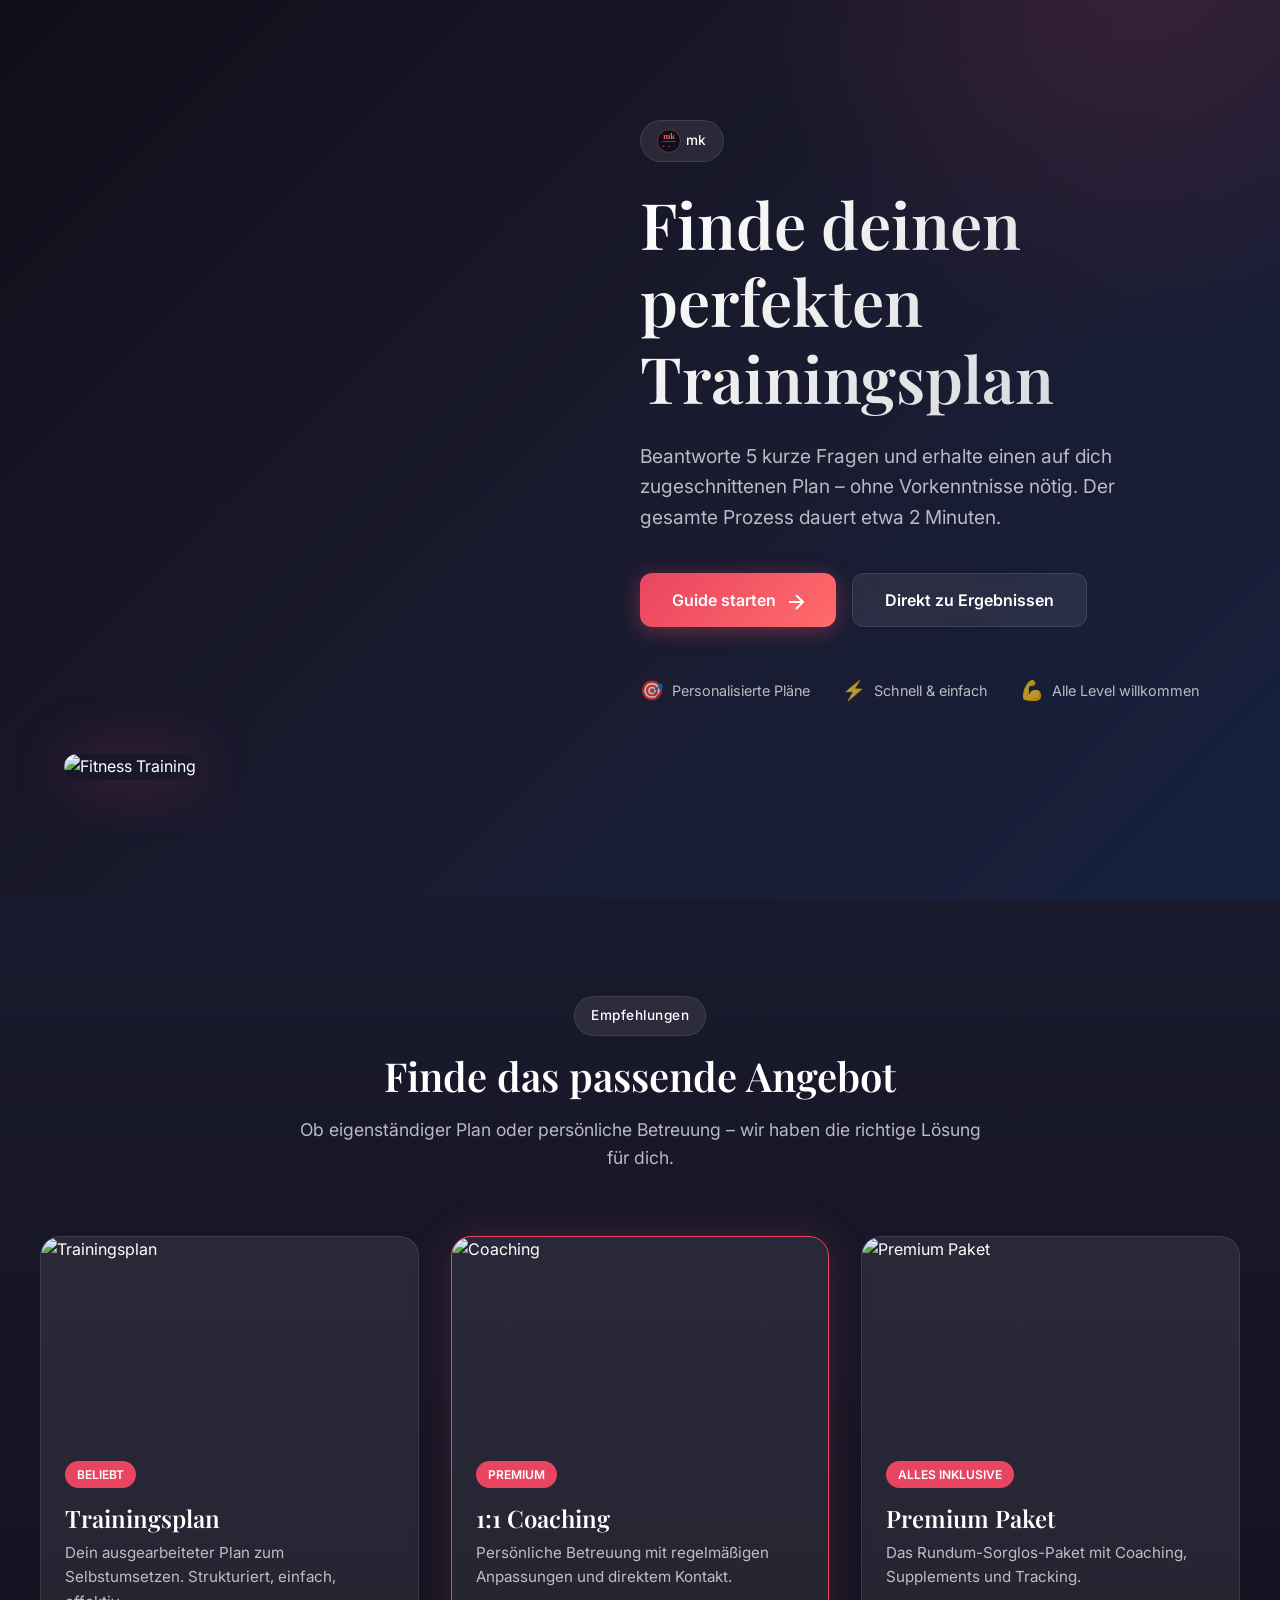
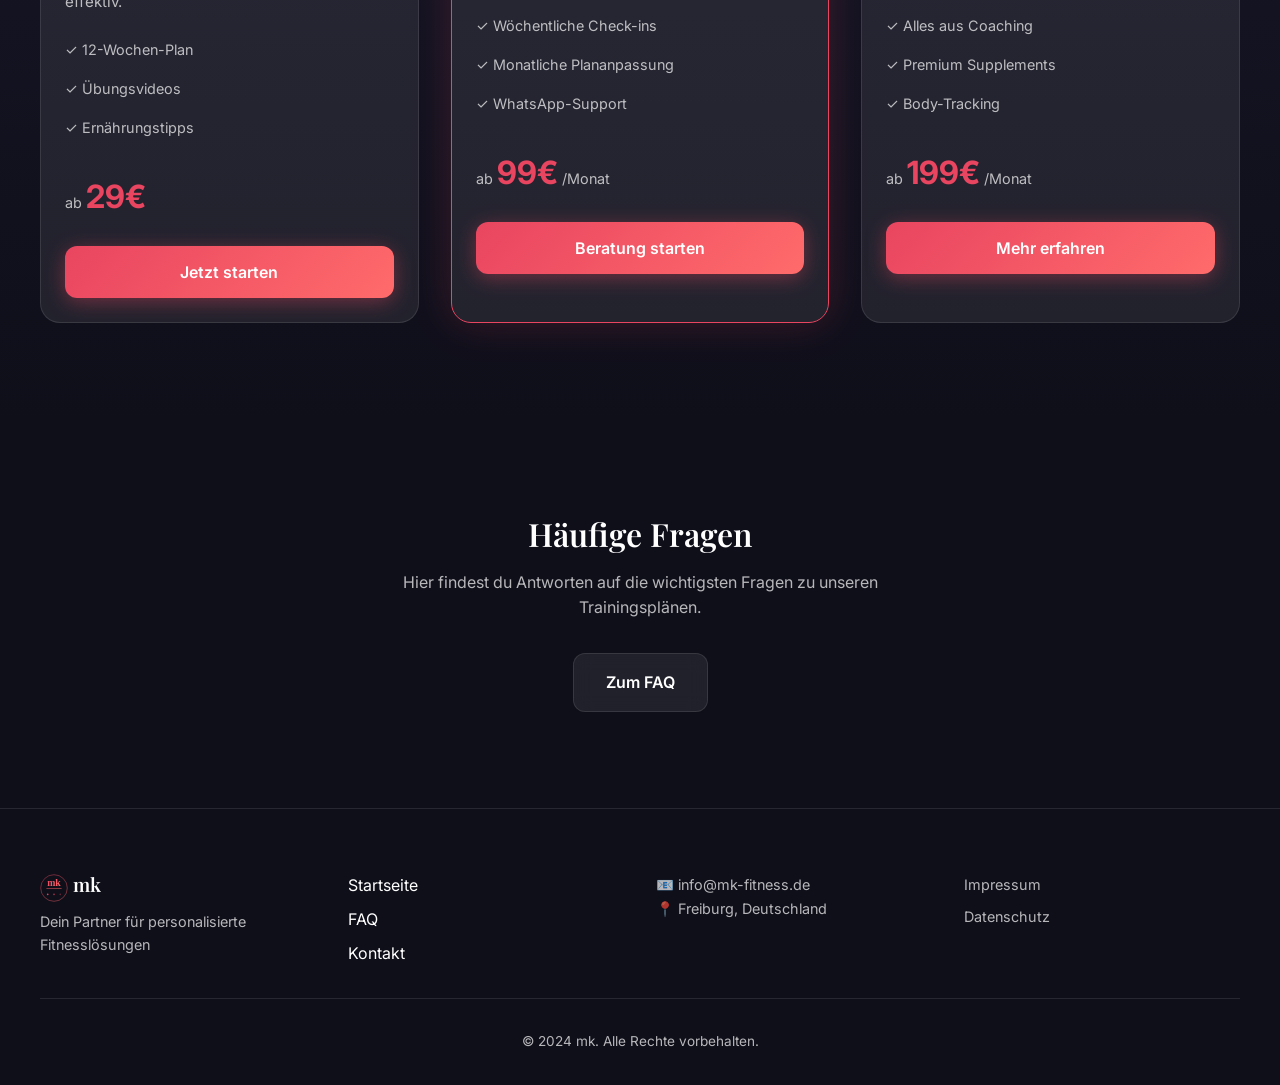
==== index.html @ ddc7f873 "Rename to mk + Logo added - All pages rebranded from FitFlow to mk - Logo SVG created (M with accent" ====
<!DOCTYPE html>
<html lang="de">
<head>
    <meta charset="UTF-8">
    <meta name="viewport" content="width=device-width, initial-scale=1.0">
    <title>mk – Finde deinen perfekten Trainingsplan</title>
    <link rel="preconnect" href="https://fonts.googleapis.com">
    <link rel="preconnect" href="https://fonts.gstatic.com" crossorigin>
    <link href="https://fonts.googleapis.com/css2?family=Playfair+Display:wght@400;500;600;700&family=Inter:wght@300;400;500;600;700&display=swap" rel="stylesheet">
    <link rel="stylesheet" href="css/style.css">
</head>
<body>
    <!-- Hero Section (Landing) -->
    <section id="hero" class="hero-section">
        <div class="hero-overlay"></div>
        <div class="hero-content">
            <span class="brand-label"><img src="images/logo.svg" alt="mk" height="24" style="vertical-align: middle;"> mk</span>
            <h1>Finde deinen perfekten Trainingsplan</h1>
            <p>Beantworte 5 kurze Fragen und erhalte einen auf dich zugeschnittenen Plan – ohne Vorkenntnisse nötig. Der gesamte Prozess dauert etwa 2 Minuten.</p>
            <div class="hero-cta">
                <button class="btn-primary" onclick="startFlow()">
                    <span>Guide starten</span>
                    <svg width="20" height="20" fill="none" stroke="currentColor" stroke-width="2"><path d="M5 12h14M12 5l7 7-7 7"/></svg>
                </button>
                <button class="btn-secondary" onclick="scrollToResults()">Direkt zu Ergebnissen</button>
            </div>
            <div class="features-preview">
                <div class="feature-item">
                    <span class="feature-icon">🎯</span>
                    <span>Personalisierte Pläne</span>
                </div>
                <div class="feature-item">
                    <span class="feature-icon">⚡</span>
                    <span>Schnell & einfach</span>
                </div>
                <div class="feature-item">
                    <span class="feature-icon">💪</span>
                    <span>Alle Level willkommen</span>
                </div>
            </div>
        </div>
        <div class="hero-image">
            <img src="https://images.unsplash.com/photo-1534438327276-14e5300c3a48?w=800&q=80" alt="Fitness Training">
        </div>
    </section>

    <!-- Wizard Flow (Single Page) -->
    <section id="wizard" class="wizard-section" style="display: none;">
        <div class="wizard-container">
            <!-- Progress Bar -->
            <div class="progress-container">
                <div class="progress-bar">
                    <div class="progress-fill" id="progressFill"></div>
                </div>
                <div class="progress-dots">
                    <span class="progress-dot active" data-step="1">1</span>
                    <span class="progress-dot" data-step="2">2</span>
                    <span class="progress-dot" data-step="3">3</span>
                    <span class="progress-dot" data-step="4">4</span>
                    <span class="progress-dot" data-step="5">5</span>
                </div>
                <span class="progress-text" id="progressText">Schritt 1 von 5</span>
            </div>

            <!-- Step 1: Ziel -->
            <div class="step" id="step1">
                <h2>Was ist dein Hauptziel?</h2>
                <p class="step-subtitle">Wähle das Ziel, das dich am meisten antreibt</p>
                <div class="options-grid">
                    <div class="option-card" data-value="muskelaufbau" data-image="https://images.unsplash.com/photo-1581009146145-b5ef050c149a?w=600&q=80" onclick="selectOption(this, 'ziel', 'Muskelaufbau')">
                        <div class="option-image">
                            <img src="https://images.unsplash.com/photo-1581009146145-b5ef050c149a?w=400&q=80" alt="Muskelaufbau">
                        </div>
                        <div class="option-content">
                            <h3>💪 Muskelaufbau</h3>
                            <p>Mehr Kraft und Masse aufbauen</p>
                        </div>
                    </div>
                    <div class="option-card" data-value="fettabbau" data-image="https://images.unsplash.com/photo-1517836357463-d25dfeac3438?w=600&q=80" onclick="selectOption(this, 'ziel', 'Fettabbau')">
                        <div class="option-image">
                            <img src="https://images.unsplash.com/photo-1517836357463-d25dfeac3438?w=400&q=80" alt="Fettabbau">
                        </div>
                        <div class="option-content">
                            <h3>🔥 Fettabbau</h3>
                            <p>Definieren und Fett verlieren</p>
                        </div>
                    </div>
                    <div class="option-card" data-value="fitness" data-image="https://images.unsplash.com/photo-1518611012118-696072aa579a?w=600&q=80" onclick="selectOption(this, 'ziel', 'Fitness')">
                        <div class="option-image">
                            <img src="https://images.unsplash.com/photo-1518611012118-696072aa579a?w=400&q=80" alt="Fitness">
                        </div>
                        <div class="option-content">
                            <h3>⚡ Fitness</h3>
                            <p>Allgemeine Fitness & Wohlbefinden</p>
                        </div>
                    </div>
                </div>
                <button class="btn-skip" onclick="skipStep('ziel', 'Fitness')">Überspringen</button>
            </div>

            <!-- Step 2: Häufigkeit -->
            <div class="step" id="step2" style="display: none;">
                <h2>Wie oft möchtest du trainieren?</h2>
                <p class="step-subtitle">Wähle deine bevorzugte Trainingshäufigkeit</p>
                <div class="slider-container">
                    <input type="range" min="2" max="6" value="3" class="frequency-slider" id="frequencySlider" oninput="updateFrequency(this.value)">
                    <div class="slider-labels">
                        <span>2 Tage</span>
                        <span class="frequency-value" id="frequencyValue">3 Tage</span>
                        <span>6 Tage</span>
                    </div>
                </div>
                <div class="frequency-description" id="frequencyDesc">
                    <p>3 Tage pro Woche ist ein guter Start! Du kannst das später anpassen.</p>
                </div>
                <div class="step-actions">
                    <button class="btn-back" onclick="prevStep(2)">← Zurück</button>
                    <button class="btn-primary" onclick="nextStep(2, 'haeufigkeit', document.getElementById('frequencySlider').value)">Weiter</button>
                </div>
                <button class="btn-skip" onclick="skipStep('haeufigkeit', 3)">Überspringen</button>
            </div>

            <!-- Step 3: Level -->
            <div class="step" id="step3" style="display: none;">
                <h2>Welches Trainingslevel hast du?</h2>
                <p class="step-subtitle">Wähle das Level, das am besten zu dir passt</p>
                <div class="options-grid options-level">
                    <div class="option-card" onclick="selectOption(this, 'level', 'Anfänger')">
                        <div class="option-icon">🌱</div>
                        <div class="option-content">
                            <h3>Anfänger</h3>
                            <p>Ich trainiere seit weniger als 6 Monaten oder gar nicht</p>
                        </div>
                    </div>
                    <div class="option-card" onclick="selectOption(this, 'level', 'Mittel')">
                        <div class="option-icon">🌿</div>
                        <div class="option-content">
                            <h3>Fortgeschritten</h3>
                            <p>Ich trainiere regelmäßig seit 6-12 Monaten</p>
                        </div>
                    </div>
                    <div class="option-card" onclick="selectOption(this, 'level', 'Erfahren')">
                        <div class="option-icon">🌳</div>
                        <div class="option-content">
                            <h3>Erfahren</h3>
                            <p>Ich trainiere seit über einem Jahr mit System</p>
                        </div>
                    </div>
                </div>
                <div class="step-actions">
                    <button class="btn-back" onclick="prevStep(3)">← Zurück</button>
                </div>
                <button class="btn-skip" onclick="skipStep('level', 'Anfänger')">Überspringen</button>
            </div>

            <!-- Step 4: Daten -->
            <div class="step" id="step4" style="display: none;">
                <h2>Über dich (optional)</h2>
                <p class="step-subtitle">Diese Daten helfen uns, deinen Plan besser anzupassen</p>
                <div class="form-grid">
                    <div class="form-group">
                        <label for="age">Alter</label>
                        <input type="number" id="age" placeholder="z.B. 28" min="16" max="80">
                    </div>
                    <div class="form-group">
                        <label for="weight">Gewicht (kg)</label>
                        <input type="number" id="weight" placeholder="z.B. 75" min="40" max="200">
                    </div>
                    <div class="form-group">
                        <label for="height">Größe (cm)</label>
                        <input type="number" id="height" placeholder="z.B. 180" min="140" max="220">
                    </div>
                    <div class="form-group">
                        <label for="gender">Geschlecht</label>
                        <select id="gender">
                            <option value="">Bitte wählen</option>
                            <option value="maennlich">Männlich</option>
                            <option value="weiblich">Weiblich</option>
                            <option value="divers">Divers</option>
                        </select>
                    </div>
                </div>
                <div class="step-actions">
                    <button class="btn-back" onclick="prevStep(4)">← Zurück</button>
                    <button class="btn-primary" onclick="saveDataAndNext()">Weiter</button>
                </div>
                <button class="btn-skip" onclick="skipStep('daten', {})">Überspringen</button>
            </div>

            <!-- Step 5: Equipment -->
            <div class="step" id="step5" style="display: none;">
                <h2>Was für eine Ausstattung hast du?</h2>
                <p class="step-subtitle">Wähle die Option, die am besten zu dir passt</p>
                <div class="options-grid">
                    <div class="option-card" onclick="selectOption(this, 'equipment', 'Gym')">
                        <div class="option-image">
                            <img src="https://images.unsplash.com/photo-1534438327276-14e5300c3a48?w=400&q=80" alt="Gym">
                        </div>
                        <div class="option-content">
                            <h3>🏋️ Fitnessstudio</h3>
                            <p>Vollständiger Gerätepark verfügbar</p>
                        </div>
                    </div>
                    <div class="option-card" onclick="selectOption(this, 'equipment', 'Home')">
                        <div class="option-image">
                            <img src="https://images.unsplash.com/photo-1558611848-73f7eb4001a1?w=400&q=80" alt="Home Gym">
                        </div>
                        <div class="option-content">
                            <h3>🏠 Home Gym</h3>
                            <p>Hanteln, Kettlebells oder Widerstandsbänder</p>
                        </div>
                    </div>
                    <div class="option-card" onclick="selectOption(this, 'equipment', 'Bodyweight')">
                        <div class="option-image">
                            <img src="https://images.unsplash.com/photo-1598971639058-fab3c3109a00?w=400&q=80" alt="Bodyweight">
                        </div>
                        <div class="option-content">
                            <h3>🧘 Nur Körpergewicht</h3>
                            <p>Keine Ausrüstung nötig</p>
                        </div>
                    </div>
                </div>
                <div class="step-actions">
                    <button class="btn-back" onclick="prevStep(5)">← Zurück</button>
                </div>
                <button class="btn-skip" onclick="skipStep('equipment', 'Bodyweight')">Überspringen</button>
            </div>

            <!-- Results -->
            <div class="step" id="stepResults" style="display: none;">
                <h2>Dein personalisierter Plan</h2>
                <p class="step-subtitle">Basierend auf deinen Angaben empfehlen wir:</p>
                <div class="results-grid" id="resultsGrid">
                    <!-- Dynamisch generiert -->
                </div>
                <div class="step-actions">
                    <button class="btn-back" onclick="resetFlow()">Neustarten</button>
                </div>
            </div>
        </div>
    </section>

    <!-- Results Preview Section -->
    <section id="results-preview" class="results-section">
        <div class="section-header">
            <span class="brand-label">Empfehlungen</span>
            <h2>Finde das passende Angebot</h2>
            <p>Ob eigenständiger Plan oder persönliche Betreuung – wir haben die richtige Lösung für dich.</p>
        </div>
        <div class="results-grid">
            <div class="result-card">
                <div class="result-image">
                    <img src="https://images.unsplash.com/photo-1571019614242-c5c5dee9f50b?w=500&q=80" alt="Trainingsplan">
                </div>
                <div class="result-content">
                    <span class="result-tag">Beliebt</span>
                    <h3>Trainingsplan</h3>
                    <p>Dein ausgearbeiteter Plan zum Selbstumsetzen. Strukturiert, einfach, effektiv.</p>
                    <ul class="result-features">
                        <li>✓ 12-Wochen-Plan</li>
                        <li>✓ Übungsvideos</li>
                        <li>✓ Ernährungstipps</li>
                    </ul>
                    <div class="result-price">
                        <span class="price-from">ab</span>
                        <span class="price">29€</span>
                    </div>
                    <button class="btn-primary btn-block" onclick="startFlow()">Jetzt starten</button>
                </div>
            </div>
            <div class="result-card featured">
                <div class="result-image">
                    <img src="https://images.unsplash.com/photo-1551836022-d5d88e9218df?w=500&q=80" alt="Coaching">
                </div>
                <div class="result-content">
                    <span class="result-tag">Premium</span>
                    <h3>1:1 Coaching</h3>
                    <p>Persönliche Betreuung mit regelmäßigen Anpassungen und direktem Kontakt.</p>
                    <ul class="result-features">
                        <li>✓ Wöchentliche Check-ins</li>
                        <li>✓ Monatliche Plananpassung</li>
                        <li>✓ WhatsApp-Support</li>
                    </ul>
                    <div class="result-price">
                        <span class="price-from">ab</span>
                        <span class="price">99€</span>
                        <span class="price-period">/Monat</span>
                    </div>
                    <button class="btn-primary btn-block" onclick="startFlow()">Beratung starten</button>
                </div>
            </div>
            <div class="result-card">
                <div class="result-image">
                    <img src="https://images.unsplash.com/photo-1544367567-0f2fcb009e0b?w=500&q=80" alt="Premium Paket">
                </div>
                <div class="result-content">
                    <span class="result-tag">Alles inklusive</span>
                    <h3>Premium Paket</h3>
                    <p>Das Rundum-Sorglos-Paket mit Coaching, Supplements und Tracking.</p>
                    <ul class="result-features">
                        <li>✓ Alles aus Coaching</li>
                        <li>✓ Premium Supplements</li>
                        <li>✓ Body-Tracking</li>
                    </ul>
                    <div class="result-price">
                        <span class="price-from">ab</span>
                        <span class="price">199€</span>
                        <span class="price-period">/Monat</span>
                    </div>
                    <button class="btn-primary btn-block" onclick="startFlow()">Mehr erfahren</button>
                </div>
            </div>
        </div>
    </section>

    <!-- FAQ Teaser -->
    <section class="faq-teaser">
        <div class="faq-teaser-content">
            <h2>Häufige Fragen</h2>
            <p>Hier findest du Antworten auf die wichtigsten Fragen zu unseren Trainingsplänen.</p>
            <a href="faq.html" class="btn-secondary">Zum FAQ</a>
        </div>
    </section>

    <!-- Footer -->
    <footer>
        <div class="footer-content">
            <div class="footer-brand">
                <h3><img src="images/logo.svg" alt="mk" height="28" style="vertical-align: middle;"> mk</h3>
                <p>Dein Partner für personalisierte Fitnesslösungen</p>
            </div>
            <div class="footer-links">
                <a href="index.html">Startseite</a>
                <a href="faq.html">FAQ</a>
                <a href="kontakt.html">Kontakt</a>
            </div>
            <div class="footer-contact">
                <p>📧 info@mk-fitness.de</p>
                <p>📍 Freiburg, Deutschland</p>
            </div>
            <div class="footer-legal">
                <a href="impressum.html">Impressum</a>
                <a href="datenschutz.html">Datenschutz</a>
            </div>
        </div>
        <div class="footer-bottom">
            <p>© 2024 mk. Alle Rechte vorbehalten.</p>
        </div>
    </footer>

    <!-- Partial Save Modal -->
    <div id="partialSaveModal" class="modal" style="display: none;">
        <div class="modal-content">
            <h3>Weitermachen?</h3>
            <p>Du hast bereits einige Fragen beantwortet. Möchtest du dort weitermachen?</p>
            <div class="modal-actions">
                <button class="btn-secondary" onclick="discardProgress()">Neu starten</button>
                <button class="btn-primary" onclick="continueProgress()">Weitermachen</button>
            </div>
        </div>
    </div>

    <script src="js/script.js"></script>
</body>
</html>
---- css/style.css ----
/* ============================================
   MK - FitFlow Performance Studio
   Premium Fitness Landingpage
   ============================================ */

/* CSS Variables */
:root {
    --primary: #1a1a2e;
    --secondary: #16213e;
    --accent: #e94560;
    --accent-light: #ff6b6b;
    --text: #ffffff;
    --text-muted: rgba(255, 255, 255, 0.7);
    --text-dark: #1a1a2e;
    --bg-dark: #0f0f1a;
    --bg-card: rgba(255, 255, 255, 0.05);
    --bg-glass: rgba(255, 255, 255, 0.08);
    --border: rgba(255, 255, 255, 0.1);
    --success: #4ade80;
    --font-display: 'Playfair Display', Georgia, serif;
    --font-body: 'Inter', -apple-system, sans-serif;
    --transition: all 0.3s cubic-bezier(0.4, 0, 0.2, 1);
    --shadow: 0 8px 32px rgba(0, 0, 0, 0.3);
    --shadow-glow: 0 0 60px rgba(233, 69, 96, 0.3);
}

/* Reset & Base */
*, *::before, *::after {
    margin: 0;
    padding: 0;
    box-sizing: border-box;
}

html {
    scroll-behavior: smooth;
}

body {
    font-family: var(--font-body);
    background: var(--bg-dark);
    color: var(--text);
    line-height: 1.6;
    min-height: 100vh;
    overflow-x: hidden;
}

h1, h2, h3, h4 {
    font-family: var(--font-display);
    font-weight: 600;
    line-height: 1.2;
}

a {
    color: inherit;
    text-decoration: none;
}

/* ============================================
   HERO SECTION
   ============================================ */

.hero-section {
    min-height: 100vh;
    display: grid;
    grid-template-columns: 1fr 1fr;
    align-items: center;
    padding: 6rem 4rem;
    position: relative;
    overflow: hidden;
    background: linear-gradient(135deg, var(--bg-dark) 0%, var(--primary) 50%, var(--secondary) 100%);
}

.hero-section::before {
    content: '';
    position: absolute;
    top: -50%;
    right: -20%;
    width: 800px;
    height: 800px;
    background: radial-gradient(circle, rgba(233, 69, 96, 0.15) 0%, transparent 70%);
    animation: pulse 6s ease-in-out infinite;
}

@keyframes pulse {
    0%, 100% { transform: scale(1); opacity: 0.5; }
    50% { transform: scale(1.1); opacity: 0.8; }
}

.hero-content {
    position: relative;
    z-index: 2;
    max-width: 600px;
}

.brand-label {
    display: inline-block;
    padding: 0.5rem 1rem;
    background: var(--bg-glass);
    border: 1px solid var(--border);
    border-radius: 50px;
    font-size: 0.85rem;
    font-weight: 500;
    letter-spacing: 0.5px;
    margin-bottom: 1.5rem;
    backdrop-filter: blur(10px);
}

.hero-section h1 {
    font-size: clamp(2.5rem, 5vw, 4rem);
    margin-bottom: 1.5rem;
    background: linear-gradient(135deg, #fff 0%, rgba(255,255,255,0.8) 100%);
    -webkit-background-clip: text;
    -webkit-text-fill-color: transparent;
    background-clip: text;
}

.hero-section h1 span {
    color: var(--accent);
    -webkit-text-fill-color: var(--accent);
}

.hero-content > p {
    font-size: 1.2rem;
    color: var(--text-muted);
    margin-bottom: 2.5rem;
    max-width: 500px;
}

.hero-cta {
    display: flex;
    gap: 1rem;
    margin-bottom: 3rem;
}

.features-preview {
    display: flex;
    gap: 2rem;
}

.feature-item {
    display: flex;
    align-items: center;
    gap: 0.5rem;
    font-size: 0.9rem;
    color: var(--text-muted);
}

.feature-icon {
    font-size: 1.2rem;
}

.hero-image {
    position: relative;
    z-index: 2;
}

.hero-image img {
    width: 100%;
    height: 500px;
    object-fit: cover;
    border-radius: 20px;
    box-shadow: var(--shadow-glow);
    animation: float 6s ease-in-out infinite;
}

@keyframes float {
    0%, 100% { transform: translateY(0); }
    50% { transform: translateY(-15px); }
}

/* ============================================
   BUTTONS
   ============================================ */

.btn-primary, .btn-secondary, .btn-back, .btn-skip {
    font-family: var(--font-body);
    font-weight: 600;
    border: none;
    cursor: pointer;
    transition: var(--transition);
    display: inline-flex;
    align-items: center;
    gap: 0.5rem;
}

.btn-primary {
    background: linear-gradient(135deg, var(--accent) 0%, var(--accent-light) 100%);
    color: white;
    padding: 1rem 2rem;
    border-radius: 12px;
    font-size: 1rem;
    box-shadow: 0 4px 20px rgba(233, 69, 96, 0.4);
}

.btn-primary:hover {
    transform: translateY(-2px);
    box-shadow: 0 8px 30px rgba(233, 69, 96, 0.5);
}

.btn-secondary {
    background: var(--bg-glass);
    color: var(--text);
    padding: 1rem 2rem;
    border-radius: 12px;
    font-size: 1rem;
    border: 1px solid var(--border);
    backdrop-filter: blur(10px);
}

.btn-secondary:hover {
    background: var(--bg-card);
    border-color: var(--accent);
}

.btn-back {
    background: transparent;
    color: var(--text-muted);
    padding: 0.75rem 1.5rem;
    border-radius: 8px;
    font-size: 0.95rem;
    border: 1px solid var(--border);
}

.btn-back:hover {
    color: var(--text);
    border-color: var(--text-muted);
}

.btn-skip {
    background: transparent;
    color: var(--text-muted);
    padding: 0.5rem 1rem;
    font-size: 0.85rem;
    text-decoration: underline;
    margin-top: 1rem;
}

.btn-skip:hover {
    color: var(--text);
}

.btn-block {
    width: 100%;
    justify-content: center;
}

/* ============================================
   WIZARD SECTION
   ============================================ */

.wizard-section {
    min-height: 100vh;
    padding: 6rem 2rem;
    background: linear-gradient(180deg, var(--bg-dark) 0%, var(--primary) 100%);
}

.wizard-container {
    max-width: 900px;
    margin: 0 auto;
}

/* Progress Bar */
.progress-container {
    text-align: center;
    margin-bottom: 3rem;
}

.progress-bar {
    width: 100%;
    height: 4px;
    background: var(--bg-glass);
    border-radius: 2px;
    overflow: hidden;
    margin-bottom: 1rem;
}

.progress-fill {
    height: 100%;
    background: linear-gradient(90deg, var(--accent) 0%, var(--accent-light) 100%);
    width: 20%;
    transition: width 0.5s ease;
    border-radius: 2px;
}

.progress-dots {
    display: flex;
    justify-content: center;
    gap: 2rem;
    margin-bottom: 1rem;
}

.progress-dot {
    width: 32px;
    height: 32px;
    border-radius: 50%;
    background: var(--bg-glass);
    border: 2px solid var(--border);
    display: flex;
    align-items: center;
    justify-content: center;
    font-size: 0.85rem;
    font-weight: 600;
    transition: var(--transition);
}

.progress-dot.active {
    background: var(--accent);
    border-color: var(--accent);
    box-shadow: 0 0 20px rgba(233, 69, 96, 0.5);
}

.progress-dot.completed {
    background: var(--success);
    border-color: var(--success);
}

.progress-text {
    font-size: 0.9rem;
    color: var(--text-muted);
}

/* Steps */
.step {
    animation: fadeIn 0.5s ease;
}

@keyframes fadeIn {
    from { opacity: 0; transform: translateY(20px); }
    to { opacity: 1; transform: translateY(0); }
}

.step h2 {
    font-size: 2.5rem;
    text-align: center;
    margin-bottom: 0.5rem;
}

.step-subtitle {
    text-align: center;
    color: var(--text-muted);
    margin-bottom: 2.5rem;
}

/* Options Grid */
.options-grid {
    display: grid;
    grid-template-columns: repeat(auto-fit, minmax(250px, 1fr));
    gap: 1.5rem;
    margin-bottom: 1.5rem;
}

.option-card {
    background: var(--bg-glass);
    border: 2px solid var(--border);
    border-radius: 16px;
    overflow: hidden;
    cursor: pointer;
    transition: var(--transition);
}

.option-card:hover {
    border-color: var(--accent);
    transform: translateY(-5px);
    box-shadow: 0 10px 40px rgba(233, 69, 96, 0.2);
}

.option-card.selected {
    border-color: var(--accent);
    background: rgba(233, 69, 96, 0.1);
}

.option-image {
    height: 140px;
    overflow: hidden;
}

.option-image img {
    width: 100%;
    height: 100%;
    object-fit: cover;
    transition: transform 0.5s ease;
}

.option-card:hover .option-image img {
    transform: scale(1.05);
}

.option-content {
    padding: 1.25rem;
}

.option-content h3 {
    font-size: 1.2rem;
    margin-bottom: 0.25rem;
}

.option-content p {
    font-size: 0.9rem;
    color: var(--text-muted);
}

.option-icon {
    font-size: 3rem;
    text-align: center;
    padding: 1.5rem;
}

/* Step Actions */
.step-actions {
    display: flex;
    justify-content: space-between;
    align-items: center;
    gap: 1rem;
}

/* Slider */
.slider-container {
    max-width: 500px;
    margin: 0 auto 1.5rem;
}

.frequency-slider {
    width: 100%;
    height: 8px;
    border-radius: 4px;
    background: var(--bg-glass);
    outline: none;
    -webkit-appearance: none;
    margin-bottom: 1rem;
}

.frequency-slider::-webkit-slider-thumb {
    -webkit-appearance: none;
    width: 28px;
    height: 28px;
    border-radius: 50%;
    background: var(--accent);
    cursor: pointer;
    box-shadow: 0 0 20px rgba(233, 69, 96, 0.5);
    transition: transform 0.2s;
}

.frequency-slider::-webkit-slider-thumb:hover {
    transform: scale(1.1);
}

.slider-labels {
    display: flex;
    justify-content: space-between;
    align-items: center;
    color: var(--text-muted);
    font-size: 0.9rem;
}

.frequency-value {
    font-size: 1.5rem;
    font-weight: 700;
    color: var(--accent);
}

.frequency-description {
    text-align: center;
    padding: 1.5rem;
    background: var(--bg-glass);
    border-radius: 12px;
    margin-top: 1rem;
}

.frequency-description p {
    color: var(--text-muted);
}

/* Form Grid */
.form-grid {
    display: grid;
    grid-template-columns: repeat(2, 1fr);
    gap: 1.5rem;
    margin-bottom: 1.5rem;
}

.form-group {
    display: flex;
    flex-direction: column;
    gap: 0.5rem;
}

.form-group label {
    font-weight: 500;
    font-size: 0.9rem;
    color: var(--text-muted);
}

.form-group input,
.form-group select {
    padding: 1rem;
    border-radius: 12px;
    border: 2px solid var(--border);
    background: var(--bg-glass);
    color: var(--text);
    font-size: 1rem;
    font-family: var(--font-body);
    transition: var(--transition);
}

.form-group input:focus,
.form-group select:focus {
    outline: none;
    border-color: var(--accent);
}

.form-group input::placeholder {
    color: var(--text-muted);
}

/* ============================================
   RESULTS SECTION
   ============================================ */

.results-section {
    padding: 6rem 2rem;
    background: linear-gradient(180deg, var(--primary) 0%, var(--bg-dark) 100%);
}

.section-header {
    text-align: center;
    max-width: 700px;
    margin: 0 auto 4rem;
}

.section-header .brand-label {
    margin-bottom: 1rem;
}

.section-header h2 {
    font-size: 2.5rem;
    margin-bottom: 1rem;
}

.section-header p {
    color: var(--text-muted);
    font-size: 1.1rem;
}

.results-grid {
    display: grid;
    grid-template-columns: repeat(auto-fit, minmax(320px, 1fr));
    gap: 2rem;
    max-width: 1200px;
    margin: 0 auto;
}

.result-card {
    background: var(--bg-glass);
    border: 1px solid var(--border);
    border-radius: 20px;
    overflow: hidden;
    transition: var(--transition);
}

.result-card:hover {
    transform: translateY(-10px);
    box-shadow: var(--shadow);
}

.result-card.featured {
    border-color: var(--accent);
    box-shadow: 0 0 40px rgba(233, 69, 96, 0.2);
}

.result-image {
    height: 200px;
    overflow: hidden;
}

.result-image img {
    width: 100%;
    height: 100%;
    object-fit: cover;
}

.result-content {
    padding: 1.5rem;
}

.result-tag {
    display: inline-block;
    padding: 0.25rem 0.75rem;
    background: var(--accent);
    border-radius: 50px;
    font-size: 0.75rem;
    font-weight: 600;
    text-transform: uppercase;
    margin-bottom: 1rem;
}

.result-content h3 {
    font-size: 1.5rem;
    margin-bottom: 0.5rem;
}

.result-content > p {
    color: var(--text-muted);
    font-size: 0.95rem;
    margin-bottom: 1rem;
}

.result-features {
    list-style: none;
    margin-bottom: 1.5rem;
}

.result-features li {
    padding: 0.5rem 0;
    font-size: 0.9rem;
    color: var(--text-muted);
}

.result-price {
    display: flex;
    align-items: baseline;
    gap: 0.25rem;
    margin-bottom: 1.5rem;
}

.price-from {
    font-size: 0.9rem;
    color: var(--text-muted);
}

.price {
    font-size: 2rem;
    font-weight: 700;
    color: var(--accent);
}

.price-period {
    font-size: 0.9rem;
    color: var(--text-muted);
}

/* ============================================
   FAQ TEASER
   ============================================ */

.faq-teaser {
    padding: 6rem 2rem;
    background: var(--bg-dark);
    text-align: center;
}

.faq-teaser-content {
    max-width: 600px;
    margin: 0 auto;
}

.faq-teaser-content h2 {
    font-size: 2rem;
    margin-bottom: 1rem;
}

.faq-teaser-content p {
    color: var(--text-muted);
    margin-bottom: 2rem;
}

/* ============================================
   FOOTER
   ============================================ */

footer {
    background: var(--bg-dark);
    border-top: 1px solid var(--border);
    padding: 4rem 2rem 2rem;
}

.footer-content {
    max-width: 1200px;
    margin: 0 auto;
    display: grid;
    grid-template-columns: repeat(auto-fit, minmax(200px, 1fr));
    gap: 2rem;
    padding-bottom: 2rem;
    border-bottom: 1px solid var(--border);
}

.footer-brand h3 {
    font-size: 1.2rem;
    margin-bottom: 0.5rem;
}

.footer-brand p {
    color: var(--text-muted);
    font-size: 0.9rem;
}

.footer-links {
    display: flex;
    flex-direction: column;
    gap: 0.5rem;
}

.footer-links a:hover {
    color: var(--accent);
}

.footer-contact p {
    font-size: 0.9rem;
    color: var(--text-muted);
}

.footer-legal {
    display: flex;
    flex-direction: column;
    gap: 0.5rem;
}

.footer-legal a {
    font-size: 0.9rem;
    color: var(--text-muted);
}

.footer-legal a:hover {
    color: var(--accent);
}

.footer-bottom {
    text-align: center;
    padding-top: 2rem;
    color: var(--text-muted);
    font-size: 0.85rem;
}

/* ============================================
   MODAL
   ============================================ */

.modal {
    position: fixed;
    top: 0;
    left: 0;
    right: 0;
    bottom: 0;
    background: rgba(0, 0, 0, 0.8);
    display: flex;
    align-items: center;
    justify-content: center;
    z-index: 9999;
    padding: 1rem;
}

.modal-content {
    background: var(--primary);
    border: 1px solid var(--border);
    border-radius: 20px;
    padding: 2rem;
    max-width: 400px;
    width: 100%;
    text-align: center;
}

.modal-content h3 {
    font-size: 1.5rem;
    margin-bottom: 1rem;
}

.modal-content p {
    color: var(--text-muted);
    margin-bottom: 1.5rem;
}

.modal-actions {
    display: flex;
    gap: 1rem;
}

.modal-actions button {
    flex: 1;
}

/* ============================================
   RESPONSIVE
   ============================================ */

@media (max-width: 1024px) {
    .hero-section {
        grid-template-columns: 1fr;
        padding: 8rem 2rem 4rem;
        text-align: center;
    }
    
    .hero-content {
        max-width: 100%;
    }
    
    .hero-content > p {
        margin-left: auto;
        margin-right: auto;
    }
    
    .hero-cta {
        justify-content: center;
    }
    
    .features-preview {
        justify-content: center;
    }
    
    .hero-image {
        display: none;
    }
}

@media (max-width: 768px) {
    .hero-section {
        padding: 6rem 1.5rem 3rem;
    }
    
    .hero-section h1 {
        font-size: 2rem;
    }
    
    .hero-content > p {
        font-size: 1rem;
    }
    
    .hero-cta {
        flex-direction: column;
    }
    
    .features-preview {
        flex-direction: column;
        gap: 1rem;
    }
    
    .step h2 {
        font-size: 1.8rem;
    }
    
    .options-grid {
        grid-template-columns: 1fr;
    }
    
    .form-grid {
        grid-template-columns: 1fr;
    }
    
    .step-actions {
        flex-direction: column-reverse;
    }
    
    .step-actions .btn-back {
        width: 100%;
        justify-content: center;
    }
    
    .step-actions .btn-primary {
        width: 100%;
        justify-content: center;
    }
    
    .results-grid {
        grid-template-columns: 1fr;
    }
    
    .progress-dots {
        gap: 1rem;
    }
    
    .progress-dot {
        width: 28px;
        height: 28px;
        font-size: 0.75rem;
    }
}

@media (max-width: 480px) {
    .btn-primary, .btn-secondary {
        padding: 0.875rem 1.5rem;
        font-size: 0.95rem;
    }
    
    .option-content {
        padding: 1rem;
    }
    
    .option-content h3 {
        font-size: 1.1rem;
    }
}
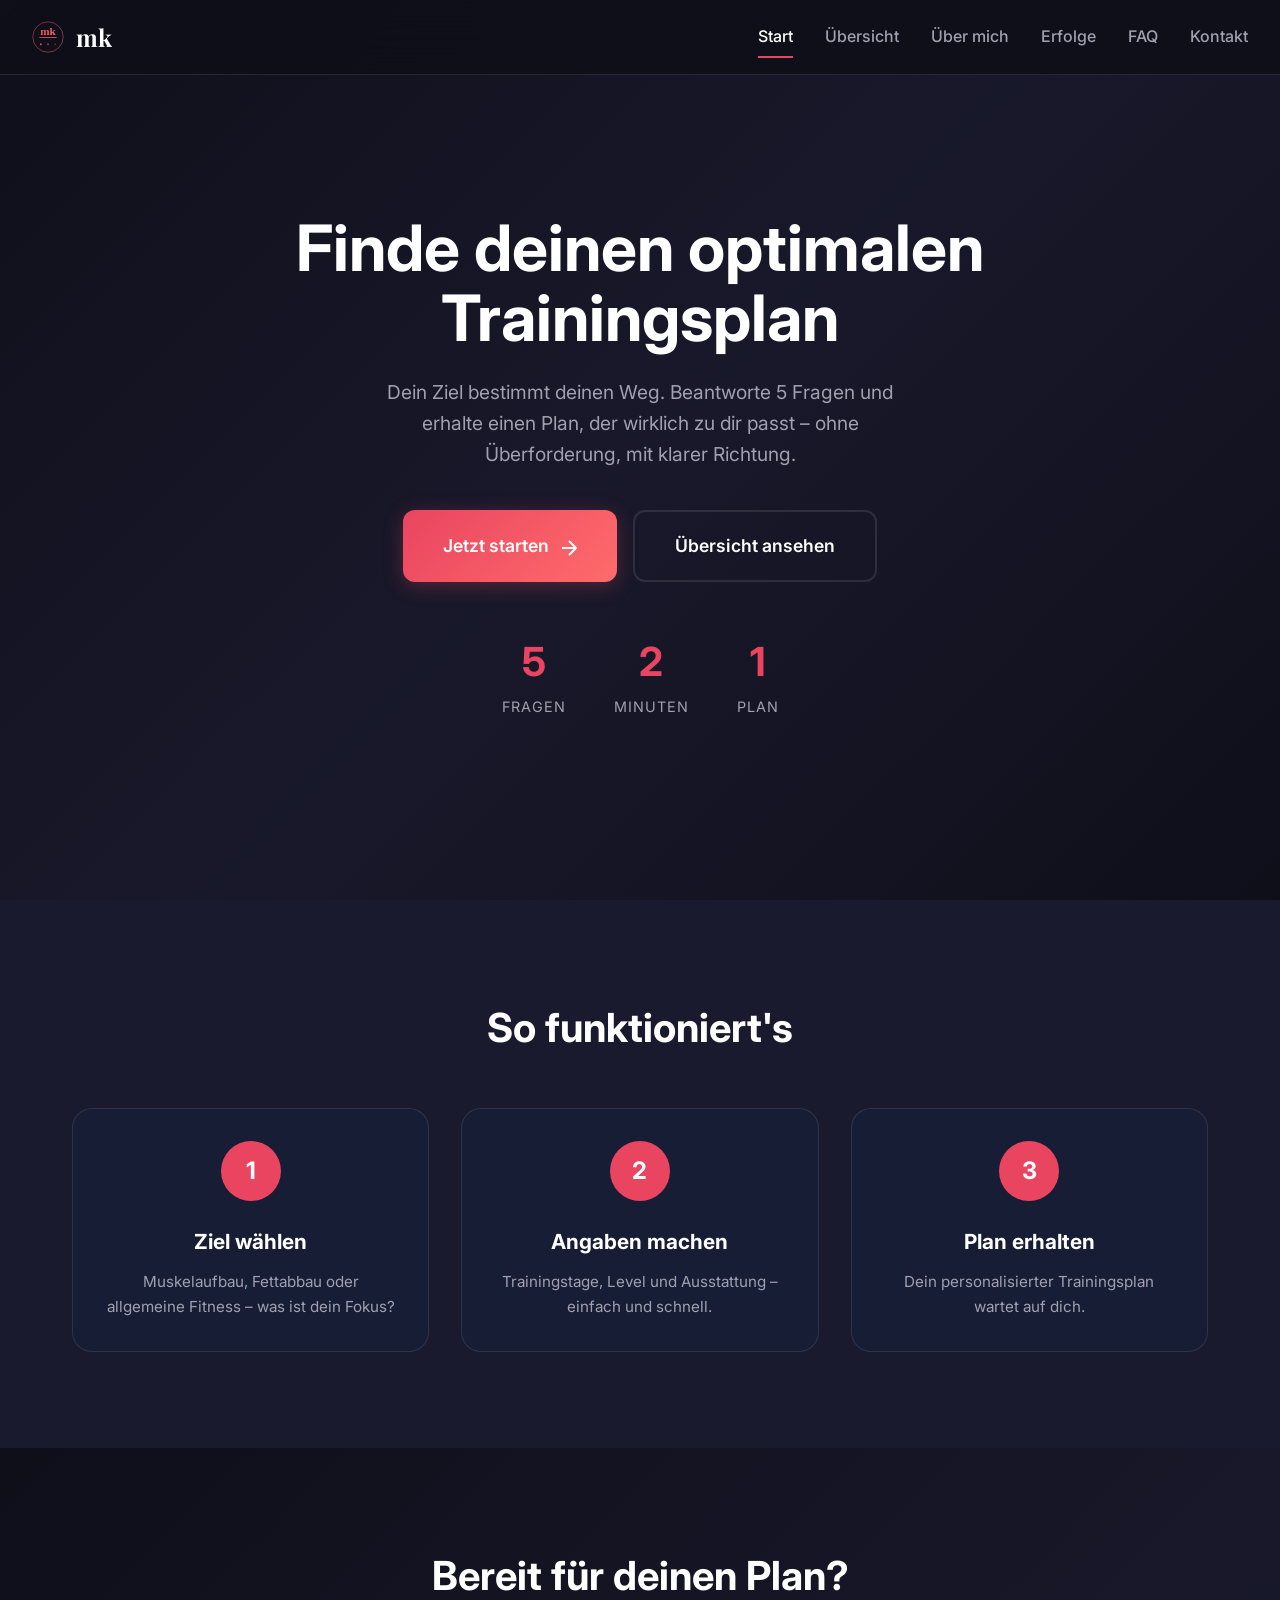
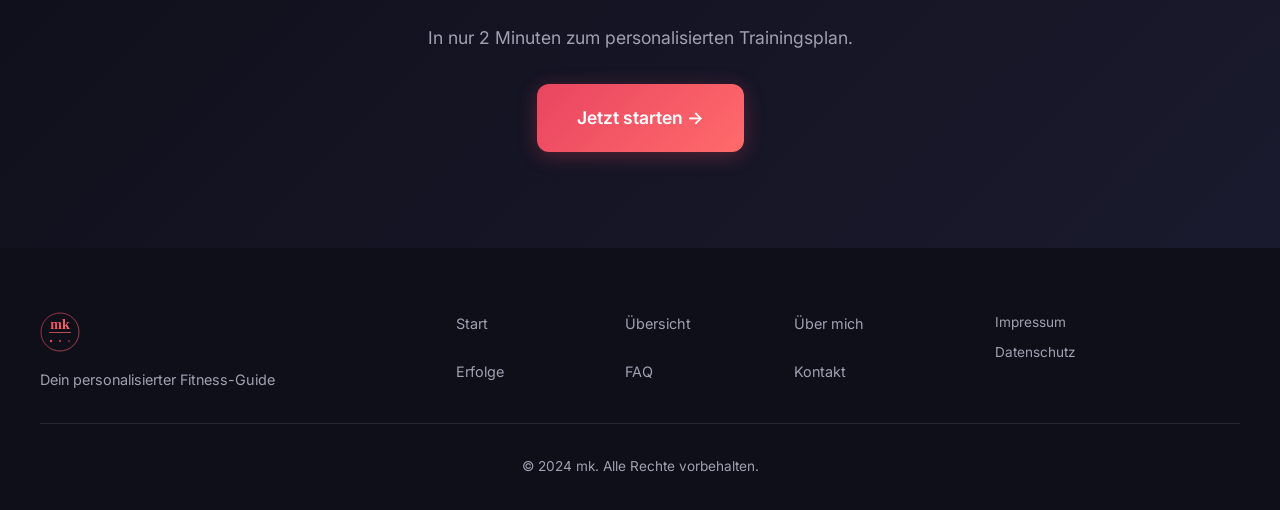
==== commit 3ffd1a0e: "Complete rebuild: New structure + wizard + all pages New structure: - Startseite (Hero + Process + C" ====
--- a/index.html
+++ b/index.html
@@ -3,322 +3,97 @@
 <head>
     <meta charset="UTF-8">
     <meta name="viewport" content="width=device-width, initial-scale=1.0">
-    <title>mk – Finde deinen perfekten Trainingsplan</title>
+    <title>mk – Dein personalisierter Trainingsplan</title>
+    <meta name="description" content="Finde deinen optimalen Trainingsplan. Interaktiver Fitness-Guide für Muskelaufbau, Fettabbau und Fitness. Personalized coaching und Programme.">
     <link rel="preconnect" href="https://fonts.googleapis.com">
     <link rel="preconnect" href="https://fonts.gstatic.com" crossorigin>
     <link href="https://fonts.googleapis.com/css2?family=Playfair+Display:wght@400;500;600;700&family=Inter:wght@300;400;500;600;700&display=swap" rel="stylesheet">
     <link rel="stylesheet" href="css/style.css">
+    <link rel="stylesheet" href="css/nav.css">
 </head>
 <body>
-    <!-- Hero Section (Landing) -->
-    <section id="hero" class="hero-section">
-        <div class="hero-overlay"></div>
+    <!-- Navigation -->
+    <nav class="main-nav">
+        <a href="index.html" class="nav-logo">
+            <img src="images/logo.svg" alt="mk" height="32">
+            <span>mk</span>
+        </a>
+        <button class="nav-toggle" onclick="toggleMobileNav()">
+            <span></span><span></span><span></span>
+        </button>
+        <div class="nav-links">
+            <a href="index.html" class="active">Start</a>
+            <a href="uebersicht.html">Übersicht</a>
+            <a href="ueber-mich.html">Über mich</a>
+            <a href="erfolge.html">Erfolge</a>
+            <a href="faq.html">FAQ</a>
+            <a href="kontakt.html">Kontakt</a>
+        </div>
+    </nav>
+
+    <!-- Hero Section -->
+    <section class="hero-page">
+        <div class="hero-bg">
+            <img src="https://images.unsplash.com/photo-1534438327276-14e5300c3a48?w=1600&q=80" alt="Fitness Training">
+            <div class="hero-overlay"></div>
+        </div>
         <div class="hero-content">
-            <span class="brand-label"><img src="images/logo.svg" alt="mk" height="24" style="vertical-align: middle;"> mk</span>
-            <h1>Finde deinen perfekten Trainingsplan</h1>
-            <p>Beantworte 5 kurze Fragen und erhalte einen auf dich zugeschnittenen Plan – ohne Vorkenntnisse nötig. Der gesamte Prozess dauert etwa 2 Minuten.</p>
+            <h1>Finde deinen optimalen Trainingsplan</h1>
+            <p>Dein Ziel bestimmt deinen Weg. Beantworte 5 Fragen und erhalte einen Plan, der wirklich zu dir passt – ohne Überforderung, mit klarer Richtung.</p>
             <div class="hero-cta">
-                <button class="btn-primary" onclick="startFlow()">
-                    <span>Guide starten</span>
+                <a href="wizard.html" class="btn-primary btn-large">
+                    Jetzt starten
                     <svg width="20" height="20" fill="none" stroke="currentColor" stroke-width="2"><path d="M5 12h14M12 5l7 7-7 7"/></svg>
-                </button>
-                <button class="btn-secondary" onclick="scrollToResults()">Direkt zu Ergebnissen</button>
+                </a>
+                <a href="uebersicht.html" class="btn-secondary btn-large">Übersicht ansehen</a>
             </div>
-            <div class="features-preview">
-                <div class="feature-item">
-                    <span class="feature-icon">🎯</span>
-                    <span>Personalisierte Pläne</span>
+            <div class="hero-stats">
+                <div class="stat">
+                    <span class="stat-value">5</span>
+                    <span class="stat-label">Fragen</span>
                 </div>
-                <div class="feature-item">
-                    <span class="feature-icon">⚡</span>
-                    <span>Schnell & einfach</span>
+                <div class="stat">
+                    <span class="stat-value">2</span>
+                    <span class="stat-label">Minuten</span>
                 </div>
-                <div class="feature-item">
-                    <span class="feature-icon">💪</span>
-                    <span>Alle Level willkommen</span>
-                </div>
-            </div>
-        </div>
-        <div class="hero-image">
-            <img src="https://images.unsplash.com/photo-1534438327276-14e5300c3a48?w=800&q=80" alt="Fitness Training">
-        </div>
-    </section>
-
-    <!-- Wizard Flow (Single Page) -->
-    <section id="wizard" class="wizard-section" style="display: none;">
-        <div class="wizard-container">
-            <!-- Progress Bar -->
-            <div class="progress-container">
-                <div class="progress-bar">
-                    <div class="progress-fill" id="progressFill"></div>
-                </div>
-                <div class="progress-dots">
-                    <span class="progress-dot active" data-step="1">1</span>
-                    <span class="progress-dot" data-step="2">2</span>
-                    <span class="progress-dot" data-step="3">3</span>
-                    <span class="progress-dot" data-step="4">4</span>
-                    <span class="progress-dot" data-step="5">5</span>
-                </div>
-                <span class="progress-text" id="progressText">Schritt 1 von 5</span>
-            </div>
-
-            <!-- Step 1: Ziel -->
-            <div class="step" id="step1">
-                <h2>Was ist dein Hauptziel?</h2>
-                <p class="step-subtitle">Wähle das Ziel, das dich am meisten antreibt</p>
-                <div class="options-grid">
-                    <div class="option-card" data-value="muskelaufbau" data-image="https://images.unsplash.com/photo-1581009146145-b5ef050c149a?w=600&q=80" onclick="selectOption(this, 'ziel', 'Muskelaufbau')">
-                        <div class="option-image">
-                            <img src="https://images.unsplash.com/photo-1581009146145-b5ef050c149a?w=400&q=80" alt="Muskelaufbau">
-                        </div>
-                        <div class="option-content">
-                            <h3>💪 Muskelaufbau</h3>
-                            <p>Mehr Kraft und Masse aufbauen</p>
-                        </div>
-                    </div>
-                    <div class="option-card" data-value="fettabbau" data-image="https://images.unsplash.com/photo-1517836357463-d25dfeac3438?w=600&q=80" onclick="selectOption(this, 'ziel', 'Fettabbau')">
-                        <div class="option-image">
-                            <img src="https://images.unsplash.com/photo-1517836357463-d25dfeac3438?w=400&q=80" alt="Fettabbau">
-                        </div>
-                        <div class="option-content">
-                            <h3>🔥 Fettabbau</h3>
-                            <p>Definieren und Fett verlieren</p>
-                        </div>
-                    </div>
-                    <div class="option-card" data-value="fitness" data-image="https://images.unsplash.com/photo-1518611012118-696072aa579a?w=600&q=80" onclick="selectOption(this, 'ziel', 'Fitness')">
-                        <div class="option-image">
-                            <img src="https://images.unsplash.com/photo-1518611012118-696072aa579a?w=400&q=80" alt="Fitness">
-                        </div>
-                        <div class="option-content">
-                            <h3>⚡ Fitness</h3>
-                            <p>Allgemeine Fitness & Wohlbefinden</p>
-                        </div>
-                    </div>
-                </div>
-                <button class="btn-skip" onclick="skipStep('ziel', 'Fitness')">Überspringen</button>
-            </div>
-
-            <!-- Step 2: Häufigkeit -->
-            <div class="step" id="step2" style="display: none;">
-                <h2>Wie oft möchtest du trainieren?</h2>
-                <p class="step-subtitle">Wähle deine bevorzugte Trainingshäufigkeit</p>
-                <div class="slider-container">
-                    <input type="range" min="2" max="6" value="3" class="frequency-slider" id="frequencySlider" oninput="updateFrequency(this.value)">
-                    <div class="slider-labels">
-                        <span>2 Tage</span>
-                        <span class="frequency-value" id="frequencyValue">3 Tage</span>
-                        <span>6 Tage</span>
-                    </div>
-                </div>
-                <div class="frequency-description" id="frequencyDesc">
-                    <p>3 Tage pro Woche ist ein guter Start! Du kannst das später anpassen.</p>
-                </div>
-                <div class="step-actions">
-                    <button class="btn-back" onclick="prevStep(2)">← Zurück</button>
-                    <button class="btn-primary" onclick="nextStep(2, 'haeufigkeit', document.getElementById('frequencySlider').value)">Weiter</button>
-                </div>
-                <button class="btn-skip" onclick="skipStep('haeufigkeit', 3)">Überspringen</button>
-            </div>
-
-            <!-- Step 3: Level -->
-            <div class="step" id="step3" style="display: none;">
-                <h2>Welches Trainingslevel hast du?</h2>
-                <p class="step-subtitle">Wähle das Level, das am besten zu dir passt</p>
-                <div class="options-grid options-level">
-                    <div class="option-card" onclick="selectOption(this, 'level', 'Anfänger')">
-                        <div class="option-icon">🌱</div>
-                        <div class="option-content">
-                            <h3>Anfänger</h3>
-                            <p>Ich trainiere seit weniger als 6 Monaten oder gar nicht</p>
-                        </div>
-                    </div>
-                    <div class="option-card" onclick="selectOption(this, 'level', 'Mittel')">
-                        <div class="option-icon">🌿</div>
-                        <div class="option-content">
-                            <h3>Fortgeschritten</h3>
-                            <p>Ich trainiere regelmäßig seit 6-12 Monaten</p>
-                        </div>
-                    </div>
-                    <div class="option-card" onclick="selectOption(this, 'level', 'Erfahren')">
-                        <div class="option-icon">🌳</div>
-                        <div class="option-content">
-                            <h3>Erfahren</h3>
-                            <p>Ich trainiere seit über einem Jahr mit System</p>
-                        </div>
-                    </div>
-                </div>
-                <div class="step-actions">
-                    <button class="btn-back" onclick="prevStep(3)">← Zurück</button>
-                </div>
-                <button class="btn-skip" onclick="skipStep('level', 'Anfänger')">Überspringen</button>
-            </div>
-
-            <!-- Step 4: Daten -->
-            <div class="step" id="step4" style="display: none;">
-                <h2>Über dich (optional)</h2>
-                <p class="step-subtitle">Diese Daten helfen uns, deinen Plan besser anzupassen</p>
-                <div class="form-grid">
-                    <div class="form-group">
-                        <label for="age">Alter</label>
-                        <input type="number" id="age" placeholder="z.B. 28" min="16" max="80">
-                    </div>
-                    <div class="form-group">
-                        <label for="weight">Gewicht (kg)</label>
-                        <input type="number" id="weight" placeholder="z.B. 75" min="40" max="200">
-                    </div>
-                    <div class="form-group">
-                        <label for="height">Größe (cm)</label>
-                        <input type="number" id="height" placeholder="z.B. 180" min="140" max="220">
-                    </div>
-                    <div class="form-group">
-                        <label for="gender">Geschlecht</label>
-                        <select id="gender">
-                            <option value="">Bitte wählen</option>
-                            <option value="maennlich">Männlich</option>
-                            <option value="weiblich">Weiblich</option>
-                            <option value="divers">Divers</option>
-                        </select>
-                    </div>
-                </div>
-                <div class="step-actions">
-                    <button class="btn-back" onclick="prevStep(4)">← Zurück</button>
-                    <button class="btn-primary" onclick="saveDataAndNext()">Weiter</button>
-                </div>
-                <button class="btn-skip" onclick="skipStep('daten', {})">Überspringen</button>
-            </div>
-
-            <!-- Step 5: Equipment -->
-            <div class="step" id="step5" style="display: none;">
-                <h2>Was für eine Ausstattung hast du?</h2>
-                <p class="step-subtitle">Wähle die Option, die am besten zu dir passt</p>
-                <div class="options-grid">
-                    <div class="option-card" onclick="selectOption(this, 'equipment', 'Gym')">
-                        <div class="option-image">
-                            <img src="https://images.unsplash.com/photo-1534438327276-14e5300c3a48?w=400&q=80" alt="Gym">
-                        </div>
-                        <div class="option-content">
-                            <h3>🏋️ Fitnessstudio</h3>
-                            <p>Vollständiger Gerätepark verfügbar</p>
-                        </div>
-                    </div>
-                    <div class="option-card" onclick="selectOption(this, 'equipment', 'Home')">
-                        <div class="option-image">
-                            <img src="https://images.unsplash.com/photo-1558611848-73f7eb4001a1?w=400&q=80" alt="Home Gym">
-                        </div>
-                        <div class="option-content">
-                            <h3>🏠 Home Gym</h3>
-                            <p>Hanteln, Kettlebells oder Widerstandsbänder</p>
-                        </div>
-                    </div>
-                    <div class="option-card" onclick="selectOption(this, 'equipment', 'Bodyweight')">
-                        <div class="option-image">
-                            <img src="https://images.unsplash.com/photo-1598971639058-fab3c3109a00?w=400&q=80" alt="Bodyweight">
-                        </div>
-                        <div class="option-content">
-                            <h3>🧘 Nur Körpergewicht</h3>
-                            <p>Keine Ausrüstung nötig</p>
-                        </div>
-                    </div>
-                </div>
-                <div class="step-actions">
-                    <button class="btn-back" onclick="prevStep(5)">← Zurück</button>
-                </div>
-                <button class="btn-skip" onclick="skipStep('equipment', 'Bodyweight')">Überspringen</button>
-            </div>
-
-            <!-- Results -->
-            <div class="step" id="stepResults" style="display: none;">
-                <h2>Dein personalisierter Plan</h2>
-                <p class="step-subtitle">Basierend auf deinen Angaben empfehlen wir:</p>
-                <div class="results-grid" id="resultsGrid">
-                    <!-- Dynamisch generiert -->
-                </div>
-                <div class="step-actions">
-                    <button class="btn-back" onclick="resetFlow()">Neustarten</button>
+                <div class="stat">
+                    <span class="stat-value">1</span>
+                    <span class="stat-label">Plan</span>
                 </div>
             </div>
         </div>
     </section>
 
-    <!-- Results Preview Section -->
-    <section id="results-preview" class="results-section">
-        <div class="section-header">
-            <span class="brand-label">Empfehlungen</span>
-            <h2>Finde das passende Angebot</h2>
-            <p>Ob eigenständiger Plan oder persönliche Betreuung – wir haben die richtige Lösung für dich.</p>
-        </div>
-        <div class="results-grid">
-            <div class="result-card">
-                <div class="result-image">
-                    <img src="https://images.unsplash.com/photo-1571019614242-c5c5dee9f50b?w=500&q=80" alt="Trainingsplan">
+    <!-- Process Section -->
+    <section class="process-section">
+        <div class="container">
+            <h2>So funktioniert's</h2>
+            <div class="process-steps">
+                <div class="process-step">
+                    <div class="step-number">1</div>
+                    <h3>Ziel wählen</h3>
+                    <p>Muskelaufbau, Fettabbau oder allgemeine Fitness – was ist dein Fokus?</p>
                 </div>
-                <div class="result-content">
-                    <span class="result-tag">Beliebt</span>
-                    <h3>Trainingsplan</h3>
-                    <p>Dein ausgearbeiteter Plan zum Selbstumsetzen. Strukturiert, einfach, effektiv.</p>
-                    <ul class="result-features">
-                        <li>✓ 12-Wochen-Plan</li>
-                        <li>✓ Übungsvideos</li>
-                        <li>✓ Ernährungstipps</li>
-                    </ul>
-                    <div class="result-price">
-                        <span class="price-from">ab</span>
-                        <span class="price">29€</span>
-                    </div>
-                    <button class="btn-primary btn-block" onclick="startFlow()">Jetzt starten</button>
+                <div class="process-step">
+                    <div class="step-number">2</div>
+                    <h3>Angaben machen</h3>
+                    <p>Trainingstage, Level und Ausstattung – einfach und schnell.</p>
                 </div>
-            </div>
-            <div class="result-card featured">
-                <div class="result-image">
-                    <img src="https://images.unsplash.com/photo-1551836022-d5d88e9218df?w=500&q=80" alt="Coaching">
-                </div>
-                <div class="result-content">
-                    <span class="result-tag">Premium</span>
-                    <h3>1:1 Coaching</h3>
-                    <p>Persönliche Betreuung mit regelmäßigen Anpassungen und direktem Kontakt.</p>
-                    <ul class="result-features">
-                        <li>✓ Wöchentliche Check-ins</li>
-                        <li>✓ Monatliche Plananpassung</li>
-                        <li>✓ WhatsApp-Support</li>
-                    </ul>
-                    <div class="result-price">
-                        <span class="price-from">ab</span>
-                        <span class="price">99€</span>
-                        <span class="price-period">/Monat</span>
-                    </div>
-                    <button class="btn-primary btn-block" onclick="startFlow()">Beratung starten</button>
-                </div>
-            </div>
-            <div class="result-card">
-                <div class="result-image">
-                    <img src="https://images.unsplash.com/photo-1544367567-0f2fcb009e0b?w=500&q=80" alt="Premium Paket">
-                </div>
-                <div class="result-content">
-                    <span class="result-tag">Alles inklusive</span>
-                    <h3>Premium Paket</h3>
-                    <p>Das Rundum-Sorglos-Paket mit Coaching, Supplements und Tracking.</p>
-                    <ul class="result-features">
-                        <li>✓ Alles aus Coaching</li>
-                        <li>✓ Premium Supplements</li>
-                        <li>✓ Body-Tracking</li>
-                    </ul>
-                    <div class="result-price">
-                        <span class="price-from">ab</span>
-                        <span class="price">199€</span>
-                        <span class="price-period">/Monat</span>
-                    </div>
-                    <button class="btn-primary btn-block" onclick="startFlow()">Mehr erfahren</button>
+                <div class="process-step">
+                    <div class="step-number">3</div>
+                    <h3>Plan erhalten</h3>
+                    <p>Dein personalisierter Trainingsplan wartet auf dich.</p>
                 </div>
             </div>
         </div>
     </section>
 
-    <!-- FAQ Teaser -->
-    <section class="faq-teaser">
-        <div class="faq-teaser-content">
-            <h2>Häufige Fragen</h2>
-            <p>Hier findest du Antworten auf die wichtigsten Fragen zu unseren Trainingsplänen.</p>
-            <a href="faq.html" class="btn-secondary">Zum FAQ</a>
+    <!-- CTA Section -->
+    <section class="cta-section">
+        <div class="container">
+            <h2>Bereit für deinen Plan?</h2>
+            <p>In nur 2 Minuten zum personalisierten Trainingsplan.</p>
+            <a href="wizard.html" class="btn-primary btn-large">Jetzt starten →</a>
         </div>
     </section>
 
@@ -326,17 +101,16 @@
     <footer>
         <div class="footer-content">
             <div class="footer-brand">
-                <h3><img src="images/logo.svg" alt="mk" height="28" style="vertical-align: middle;"> mk</h3>
-                <p>Dein Partner für personalisierte Fitnesslösungen</p>
+                <img src="images/logo.svg" alt="mk" height="40">
+                <p>Dein personalisierter Fitness-Guide</p>
             </div>
             <div class="footer-links">
-                <a href="index.html">Startseite</a>
+                <a href="index.html">Start</a>
+                <a href="uebersicht.html">Übersicht</a>
+                <a href="ueber-mich.html">Über mich</a>
+                <a href="erfolge.html">Erfolge</a>
                 <a href="faq.html">FAQ</a>
                 <a href="kontakt.html">Kontakt</a>
-            </div>
-            <div class="footer-contact">
-                <p>📧 info@mk-fitness.de</p>
-                <p>📍 Freiburg, Deutschland</p>
             </div>
             <div class="footer-legal">
                 <a href="impressum.html">Impressum</a>
@@ -348,18 +122,6 @@
         </div>
     </footer>
 
-    <!-- Partial Save Modal -->
-    <div id="partialSaveModal" class="modal" style="display: none;">
-        <div class="modal-content">
-            <h3>Weitermachen?</h3>
-            <p>Du hast bereits einige Fragen beantwortet. Möchtest du dort weitermachen?</p>
-            <div class="modal-actions">
-                <button class="btn-secondary" onclick="discardProgress()">Neu starten</button>
-                <button class="btn-primary" onclick="continueProgress()">Weitermachen</button>
-            </div>
-        </div>
-    </div>
-
     <script src="js/script.js"></script>
 </body>
 </html>
--- a/css/style.css
+++ b/css/style.css
@@ -1,30 +1,23 @@
 /* ============================================
-   MK - FitFlow Performance Studio
-   Premium Fitness Landingpage
-   ============================================ */
-
-/* CSS Variables */
+   CSS VARIABLES & RESET
+   ============================================ */
+
 :root {
     --primary: #1a1a2e;
     --secondary: #16213e;
     --accent: #e94560;
     --accent-light: #ff6b6b;
+    --bg-dark: #0f0f1a;
+    --bg-glass: rgba(22, 33, 62, 0.5);
+    --border: rgba(255, 255, 255, 0.1);
     --text: #ffffff;
-    --text-muted: rgba(255, 255, 255, 0.7);
-    --text-dark: #1a1a2e;
-    --bg-dark: #0f0f1a;
-    --bg-card: rgba(255, 255, 255, 0.05);
-    --bg-glass: rgba(255, 255, 255, 0.08);
-    --border: rgba(255, 255, 255, 0.1);
+    --text-muted: #a0a0b0;
     --success: #4ade80;
     --font-display: 'Playfair Display', Georgia, serif;
-    --font-body: 'Inter', -apple-system, sans-serif;
-    --transition: all 0.3s cubic-bezier(0.4, 0, 0.2, 1);
-    --shadow: 0 8px 32px rgba(0, 0, 0, 0.3);
-    --shadow-glow: 0 0 60px rgba(233, 69, 96, 0.3);
-}
-
-/* Reset & Base */
+    --font-body: 'Inter', -apple-system, BlinkMacSystemFont, sans-serif;
+    --transition: all 0.3s ease;
+}
+
 *, *::before, *::after {
     margin: 0;
     padding: 0;
@@ -41,13 +34,12 @@
     color: var(--text);
     line-height: 1.6;
     min-height: 100vh;
-    overflow-x: hidden;
-}
-
-h1, h2, h3, h4 {
-    font-family: var(--font-display);
-    font-weight: 600;
-    line-height: 1.2;
+}
+
+img {
+    max-width: 100%;
+    height: auto;
+    display: block;
 }
 
 a {
@@ -55,188 +47,386 @@
     text-decoration: none;
 }
 
-/* ============================================
-   HERO SECTION
-   ============================================ */
-
-.hero-section {
-    min-height: 100vh;
+button {
+    font-family: inherit;
+}
+
+/* ============================================
+   PAGE HEADER
+   ============================================ */
+
+.page-header {
+    padding: 8rem 2rem 4rem;
+    text-align: center;
+    background: linear-gradient(135deg, var(--bg-dark) 0%, var(--primary) 50%, var(--secondary) 100%);
+}
+
+.page-header h1 {
+    font-size: clamp(2rem, 5vw, 3.5rem);
+    margin-bottom: 0.5rem;
+}
+
+.page-header p {
+    color: var(--text-muted);
+    font-size: 1.1rem;
+}
+
+/* ============================================
+   OVERVIEW SECTION
+   ============================================ */
+
+.overview-section {
+    padding: 4rem 2rem;
+}
+
+.overview-grid {
+    display: grid;
+    grid-template-columns: repeat(3, 1fr);
+    gap: 1.5rem;
+}
+
+.overview-card {
+    padding: 2rem;
+    background: var(--bg-glass);
+    border: 1px solid var(--border);
+    border-radius: 20px;
+    transition: var(--transition);
+    cursor: pointer;
+}
+
+.overview-card:hover {
+    border-color: var(--accent);
+    transform: translateY(-5px);
+}
+
+.accent-card {
+    background: linear-gradient(135deg, rgba(233, 69, 96, 0.15), rgba(255, 107, 107, 0.15));
+    border-color: var(--accent);
+}
+
+.card-icon {
+    font-size: 2.5rem;
+    margin-bottom: 1rem;
+}
+
+.overview-card h2 {
+    font-size: 1.4rem;
+    margin-bottom: 0.75rem;
+}
+
+.overview-card p {
+    color: var(--text-muted);
+    font-size: 0.95rem;
+    margin-bottom: 1rem;
+}
+
+.card-cta {
+    color: var(--accent);
+    font-weight: 600;
+    font-size: 0.9rem;
+}
+
+/* ============================================
+   ABOUT SECTION
+   ============================================ */
+
+.about-section {
+    padding: 4rem 2rem;
+}
+
+.about-grid {
+    display: grid;
+    grid-template-columns: 1fr 1.5fr;
+    gap: 4rem;
+    align-items: center;
+    margin-bottom: 4rem;
+}
+
+.about-image img {
+    border-radius: 20px;
+    box-shadow: 0 20px 60px rgba(0, 0, 0, 0.3);
+}
+
+.about-content h2 {
+    font-size: 2rem;
+    margin-bottom: 1.5rem;
+}
+
+.about-content p {
+    color: var(--text-muted);
+    margin-bottom: 1rem;
+    line-height: 1.8;
+}
+
+.about-stats {
+    display: flex;
+    gap: 3rem;
+    margin-top: 2rem;
+    padding-top: 2rem;
+    border-top: 1px solid var(--border);
+}
+
+.about-stat .stat-value {
+    font-size: 2.5rem;
+    font-weight: 700;
+    color: var(--accent);
+}
+
+.about-stat .stat-label {
+    font-size: 0.9rem;
+    color: var(--text-muted);
+}
+
+.about-expertise {
+    margin-bottom: 4rem;
+}
+
+.about-expertise h2 {
+    font-size: 1.8rem;
+    margin-bottom: 2rem;
+    text-align: center;
+}
+
+.expertise-grid {
+    display: grid;
+    grid-template-columns: repeat(3, 1fr);
+    gap: 1.5rem;
+}
+
+.expertise-item {
+    padding: 2rem;
+    background: var(--bg-glass);
+    border: 1px solid var(--border);
+    border-radius: 16px;
+    text-align: center;
+}
+
+.expertise-icon {
+    font-size: 2.5rem;
+    margin-bottom: 1rem;
+}
+
+.expertise-item h3 {
+    font-size: 1.2rem;
+    margin-bottom: 0.5rem;
+}
+
+.expertise-item p {
+    color: var(--text-muted);
+    font-size: 0.9rem;
+}
+
+.about-motivation {
+    text-align: center;
+    padding: 3rem;
+    background: var(--bg-glass);
+    border-radius: 20px;
+}
+
+.about-motivation h2 {
+    font-size: 1.8rem;
+    margin-bottom: 1.5rem;
+}
+
+.about-motivation blockquote {
+    font-family: var(--font-display);
+    font-size: 1.4rem;
+    font-style: italic;
+    color: var(--accent);
+    margin-bottom: 1.5rem;
+    line-height: 1.6;
+}
+
+.about-motivation p {
+    color: var(--text-muted);
+}
+
+/* ============================================
+   SUCCESS SECTION
+   ============================================ */
+
+.success-section {
+    padding: 4rem 2rem;
+}
+
+.success-grid {
+    display: grid;
+    grid-template-columns: repeat(auto-fit, minmax(350px, 1fr));
+    gap: 2rem;
+    margin-bottom: 4rem;
+}
+
+.success-card {
+    background: var(--bg-glass);
+    border: 1px solid var(--border);
+    border-radius: 20px;
+    overflow: hidden;
+}
+
+.before-after {
     display: grid;
     grid-template-columns: 1fr 1fr;
-    align-items: center;
-    padding: 6rem 4rem;
+}
+
+.ba-image {
     position: relative;
-    overflow: hidden;
-    background: linear-gradient(135deg, var(--bg-dark) 0%, var(--primary) 50%, var(--secondary) 100%);
-}
-
-.hero-section::before {
-    content: '';
+}
+
+.ba-image img {
+    width: 100%;
+    height: 200px;
+    object-fit: cover;
+}
+
+.ba-label {
     position: absolute;
-    top: -50%;
-    right: -20%;
-    width: 800px;
-    height: 800px;
-    background: radial-gradient(circle, rgba(233, 69, 96, 0.15) 0%, transparent 70%);
-    animation: pulse 6s ease-in-out infinite;
-}
-
-@keyframes pulse {
-    0%, 100% { transform: scale(1); opacity: 0.5; }
-    50% { transform: scale(1.1); opacity: 0.8; }
-}
-
-.hero-content {
-    position: relative;
-    z-index: 2;
-    max-width: 600px;
-}
-
-.brand-label {
-    display: inline-block;
-    padding: 0.5rem 1rem;
-    background: var(--bg-glass);
-    border: 1px solid var(--border);
-    border-radius: 50px;
-    font-size: 0.85rem;
-    font-weight: 500;
-    letter-spacing: 0.5px;
-    margin-bottom: 1.5rem;
-    backdrop-filter: blur(10px);
-}
-
-.hero-section h1 {
-    font-size: clamp(2.5rem, 5vw, 4rem);
-    margin-bottom: 1.5rem;
-    background: linear-gradient(135deg, #fff 0%, rgba(255,255,255,0.8) 100%);
-    -webkit-background-clip: text;
-    -webkit-text-fill-color: transparent;
-    background-clip: text;
-}
-
-.hero-section h1 span {
-    color: var(--accent);
-    -webkit-text-fill-color: var(--accent);
-}
-
-.hero-content > p {
-    font-size: 1.2rem;
-    color: var(--text-muted);
-    margin-bottom: 2.5rem;
-    max-width: 500px;
-}
-
-.hero-cta {
+    top: 10px;
+    left: 10px;
+    background: rgba(15, 15, 26, 0.8);
+    padding: 0.25rem 0.75rem;
+    border-radius: 20px;
+    font-size: 0.8rem;
+    font-weight: 600;
+}
+
+.success-content {
+    padding: 1.5rem;
+}
+
+.success-content h3 {
+    font-size: 1.3rem;
+    margin-bottom: 0.25rem;
+}
+
+.success-goal {
+    color: var(--accent);
+    font-size: 0.9rem;
+    margin-bottom: 1rem;
+}
+
+.success-content p {
+    color: var(--text-muted);
+    font-size: 0.95rem;
+    line-height: 1.6;
+    margin-bottom: 1rem;
+}
+
+.success-stats {
     display: flex;
     gap: 1rem;
-    margin-bottom: 3rem;
-}
-
-.features-preview {
-    display: flex;
-    gap: 2rem;
-}
-
-.feature-item {
-    display: flex;
-    align-items: center;
-    gap: 0.5rem;
+    flex-wrap: wrap;
+}
+
+.success-stats span {
+    background: rgba(233, 69, 96, 0.15);
+    color: var(--accent);
+    padding: 0.25rem 0.75rem;
+    border-radius: 20px;
+    font-size: 0.8rem;
+    font-weight: 600;
+}
+
+.testimonials {
+    text-align: center;
+}
+
+.testimonials h2 {
+    font-size: 2rem;
+    margin-bottom: 2rem;
+}
+
+.testimonial-grid {
+    display: grid;
+    grid-template-columns: repeat(3, 1fr);
+    gap: 1.5rem;
+}
+
+.testimonial {
+    padding: 2rem;
+    background: var(--bg-glass);
+    border: 1px solid var(--border);
+    border-radius: 16px;
+}
+
+.testimonial p {
+    font-style: italic;
+    color: var(--text-muted);
+    margin-bottom: 1rem;
+    line-height: 1.6;
+}
+
+.testimonial-author {
+    color: var(--accent);
+    font-weight: 600;
     font-size: 0.9rem;
-    color: var(--text-muted);
-}
-
-.feature-icon {
-    font-size: 1.2rem;
-}
-
-.hero-image {
-    position: relative;
-    z-index: 2;
-}
-
-.hero-image img {
+}
+
+/* ============================================
+   CONTACT SECTION
+   ============================================ */
+
+.contact-section {
+    padding: 4rem 2rem;
+}
+
+.contact-grid {
+    display: grid;
+    grid-template-columns: 1.2fr 1fr;
+    gap: 4rem;
+}
+
+.contact-form-wrapper {
+    background: var(--bg-glass);
+    border: 1px solid var(--border);
+    border-radius: 20px;
+    padding: 2.5rem;
+}
+
+.contact-form-wrapper h2 {
+    font-size: 1.5rem;
+    margin-bottom: 1.5rem;
+}
+
+.form-group {
+    margin-bottom: 1.5rem;
+}
+
+.form-group label {
+    display: block;
+    font-weight: 500;
+    margin-bottom: 0.5rem;
+    font-size: 0.9rem;
+}
+
+.form-group input,
+.form-group select,
+.form-group textarea {
     width: 100%;
-    height: 500px;
-    object-fit: cover;
-    border-radius: 20px;
-    box-shadow: var(--shadow-glow);
-    animation: float 6s ease-in-out infinite;
-}
-
-@keyframes float {
-    0%, 100% { transform: translateY(0); }
-    50% { transform: translateY(-15px); }
-}
-
-/* ============================================
-   BUTTONS
-   ============================================ */
-
-.btn-primary, .btn-secondary, .btn-back, .btn-skip {
+    padding: 1rem;
+    background: var(--bg-dark);
+    border: 2px solid var(--border);
+    border-radius: 12px;
+    color: var(--text);
     font-family: var(--font-body);
-    font-weight: 600;
-    border: none;
-    cursor: pointer;
+    font-size: 1rem;
     transition: var(--transition);
-    display: inline-flex;
-    align-items: center;
-    gap: 0.5rem;
-}
-
-.btn-primary {
-    background: linear-gradient(135deg, var(--accent) 0%, var(--accent-light) 100%);
-    color: white;
-    padding: 1rem 2rem;
-    border-radius: 12px;
-    font-size: 1rem;
-    box-shadow: 0 4px 20px rgba(233, 69, 96, 0.4);
-}
-
-.btn-primary:hover {
-    transform: translateY(-2px);
-    box-shadow: 0 8px 30px rgba(233, 69, 96, 0.5);
-}
-
-.btn-secondary {
-    background: var(--bg-glass);
-    color: var(--text);
-    padding: 1rem 2rem;
-    border-radius: 12px;
-    font-size: 1rem;
-    border: 1px solid var(--border);
-    backdrop-filter: blur(10px);
-}
-
-.btn-secondary:hover {
-    background: var(--bg-card);
+}
+
+.form-group input:focus,
+.form-group select:focus,
+.form-group textarea:focus {
+    outline: none;
     border-color: var(--accent);
 }
 
-.btn-back {
-    background: transparent;
-    color: var(--text-muted);
-    padding: 0.75rem 1.5rem;
-    border-radius: 8px;
-    font-size: 0.95rem;
-    border: 1px solid var(--border);
-}
-
-.btn-back:hover {
-    color: var(--text);
-    border-color: var(--text-muted);
-}
-
-.btn-skip {
-    background: transparent;
-    color: var(--text-muted);
-    padding: 0.5rem 1rem;
-    font-size: 0.85rem;
-    text-decoration: underline;
-    margin-top: 1rem;
-}
-
-.btn-skip:hover {
-    color: var(--text);
+.form-group input::placeholder,
+.form-group textarea::placeholder {
+    color: var(--text-muted);
+}
+
+.form-group textarea {
+    min-height: 150px;
+    resize: vertical;
 }
 
 .btn-block {
@@ -244,646 +434,232 @@
     justify-content: center;
 }
 
-/* ============================================
-   WIZARD SECTION
-   ============================================ */
-
-.wizard-section {
-    min-height: 100vh;
-    padding: 6rem 2rem;
-    background: linear-gradient(180deg, var(--bg-dark) 0%, var(--primary) 100%);
-}
-
-.wizard-container {
-    max-width: 900px;
+.success-message {
+    display: none;
+    text-align: center;
+    padding: 2rem;
+    background: rgba(74, 222, 128, 0.1);
+    border: 1px solid var(--success);
+    border-radius: 16px;
+}
+
+.success-message h3 {
+    color: var(--success);
+    margin-bottom: 0.5rem;
+}
+
+.contact-info {
+    padding: 1rem;
+}
+
+.contact-info h2 {
+    font-size: 1.5rem;
+    margin-bottom: 2rem;
+}
+
+.info-item {
+    display: flex;
+    gap: 1rem;
+    margin-bottom: 1.5rem;
+}
+
+.info-icon {
+    font-size: 1.5rem;
+}
+
+.info-item strong {
+    display: block;
+    margin-bottom: 0.25rem;
+}
+
+.info-item p,
+.info-item a {
+    color: var(--text-muted);
+    font-size: 0.95rem;
+}
+
+.map-placeholder {
+    margin-top: 2rem;
+    padding: 3rem;
+    background: var(--bg-glass);
+    border: 1px solid var(--border);
+    border-radius: 16px;
+    text-align: center;
+    color: var(--text-muted);
+}
+
+/* ============================================
+   FAQ SECTION
+   ============================================ */
+
+.faq-section {
+    padding: 4rem 2rem;
+}
+
+.faq-list {
+    max-width: 800px;
     margin: 0 auto;
 }
 
-/* Progress Bar */
-.progress-container {
-    text-align: center;
-    margin-bottom: 3rem;
-}
-
-.progress-bar {
+.faq-item {
+    background: var(--bg-glass);
+    border: 1px solid var(--border);
+    border-radius: 16px;
+    margin-bottom: 1rem;
+    overflow: hidden;
+}
+
+.faq-question {
     width: 100%;
-    height: 4px;
-    background: var(--bg-glass);
-    border-radius: 2px;
-    overflow: hidden;
-    margin-bottom: 1rem;
-}
-
-.progress-fill {
-    height: 100%;
-    background: linear-gradient(90deg, var(--accent) 0%, var(--accent-light) 100%);
-    width: 20%;
-    transition: width 0.5s ease;
-    border-radius: 2px;
-}
-
-.progress-dots {
-    display: flex;
-    justify-content: center;
-    gap: 2rem;
-    margin-bottom: 1rem;
-}
-
-.progress-dot {
-    width: 32px;
-    height: 32px;
-    border-radius: 50%;
-    background: var(--bg-glass);
-    border: 2px solid var(--border);
-    display: flex;
-    align-items: center;
-    justify-content: center;
-    font-size: 0.85rem;
+    padding: 1.5rem;
+    background: none;
+    border: none;
+    color: var(--text);
+    font-family: var(--font-body);
+    font-size: 1rem;
     font-weight: 600;
-    transition: var(--transition);
-}
-
-.progress-dot.active {
-    background: var(--accent);
-    border-color: var(--accent);
-    box-shadow: 0 0 20px rgba(233, 69, 96, 0.5);
-}
-
-.progress-dot.completed {
-    background: var(--success);
-    border-color: var(--success);
-}
-
-.progress-text {
-    font-size: 0.9rem;
-    color: var(--text-muted);
-}
-
-/* Steps */
-.step {
-    animation: fadeIn 0.5s ease;
-}
-
-@keyframes fadeIn {
-    from { opacity: 0; transform: translateY(20px); }
-    to { opacity: 1; transform: translateY(0); }
-}
-
-.step h2 {
-    font-size: 2.5rem;
-    text-align: center;
-    margin-bottom: 0.5rem;
-}
-
-.step-subtitle {
-    text-align: center;
-    color: var(--text-muted);
-    margin-bottom: 2.5rem;
-}
-
-/* Options Grid */
-.options-grid {
-    display: grid;
-    grid-template-columns: repeat(auto-fit, minmax(250px, 1fr));
-    gap: 1.5rem;
-    margin-bottom: 1.5rem;
-}
-
-.option-card {
-    background: var(--bg-glass);
-    border: 2px solid var(--border);
-    border-radius: 16px;
-    overflow: hidden;
+    text-align: left;
     cursor: pointer;
-    transition: var(--transition);
-}
-
-.option-card:hover {
-    border-color: var(--accent);
-    transform: translateY(-5px);
-    box-shadow: 0 10px 40px rgba(233, 69, 96, 0.2);
-}
-
-.option-card.selected {
-    border-color: var(--accent);
-    background: rgba(233, 69, 96, 0.1);
-}
-
-.option-image {
-    height: 140px;
-    overflow: hidden;
-}
-
-.option-image img {
-    width: 100%;
-    height: 100%;
-    object-fit: cover;
-    transition: transform 0.5s ease;
-}
-
-.option-card:hover .option-image img {
-    transform: scale(1.05);
-}
-
-.option-content {
-    padding: 1.25rem;
-}
-
-.option-content h3 {
-    font-size: 1.2rem;
-    margin-bottom: 0.25rem;
-}
-
-.option-content p {
-    font-size: 0.9rem;
-    color: var(--text-muted);
-}
-
-.option-icon {
-    font-size: 3rem;
-    text-align: center;
-    padding: 1.5rem;
-}
-
-/* Step Actions */
-.step-actions {
     display: flex;
     justify-content: space-between;
     align-items: center;
     gap: 1rem;
 }
 
-/* Slider */
-.slider-container {
-    max-width: 500px;
-    margin: 0 auto 1.5rem;
-}
-
-.frequency-slider {
-    width: 100%;
-    height: 8px;
-    border-radius: 4px;
-    background: var(--bg-glass);
-    outline: none;
-    -webkit-appearance: none;
-    margin-bottom: 1rem;
-}
-
-.frequency-slider::-webkit-slider-thumb {
-    -webkit-appearance: none;
-    width: 28px;
-    height: 28px;
-    border-radius: 50%;
-    background: var(--accent);
-    cursor: pointer;
-    box-shadow: 0 0 20px rgba(233, 69, 96, 0.5);
-    transition: transform 0.2s;
-}
-
-.frequency-slider::-webkit-slider-thumb:hover {
-    transform: scale(1.1);
-}
-
-.slider-labels {
-    display: flex;
-    justify-content: space-between;
-    align-items: center;
-    color: var(--text-muted);
-    font-size: 0.9rem;
-}
-
-.frequency-value {
+.faq-icon {
+    color: var(--accent);
     font-size: 1.5rem;
-    font-weight: 700;
-    color: var(--accent);
-}
-
-.frequency-description {
-    text-align: center;
-    padding: 1.5rem;
-    background: var(--bg-glass);
-    border-radius: 12px;
+    font-weight: 300;
+    transition: transform 0.3s ease;
+}
+
+.faq-item.active .faq-icon {
+    transform: rotate(45deg);
+}
+
+.faq-answer {
+    max-height: 0;
+    overflow: hidden;
+    transition: max-height 0.3s ease;
+}
+
+.faq-item.active .faq-answer {
+    max-height: 500px;
+}
+
+.faq-answer p {
+    padding: 0 1.5rem 1.5rem;
+    color: var(--text-muted);
+    line-height: 1.7;
+}
+
+.faq-answer a {
+    color: var(--accent);
+}
+
+.faq-answer a:hover {
+    text-decoration: underline;
+}
+
+/* ============================================
+   LEGAL SECTION
+   ============================================ */
+
+.legal-section {
+    padding: 4rem 2rem;
+}
+
+.legal-content {
+    max-width: 800px;
+    margin: 0 auto;
+    background: var(--bg-glass);
+    border: 1px solid var(--border);
+    border-radius: 20px;
+    padding: 2.5rem;
+}
+
+.legal-content h2 {
+    font-size: 1.3rem;
+    margin-top: 2rem;
+    margin-bottom: 1rem;
+}
+
+.legal-content h2:first-child {
+    margin-top: 0;
+}
+
+.legal-content p {
+    color: var(--text-muted);
+    line-height: 1.8;
+}
+
+.legal-content p + p {
     margin-top: 1rem;
 }
 
-.frequency-description p {
-    color: var(--text-muted);
-}
-
-/* Form Grid */
-.form-grid {
-    display: grid;
-    grid-template-columns: repeat(2, 1fr);
-    gap: 1.5rem;
-    margin-bottom: 1.5rem;
-}
-
-.form-group {
-    display: flex;
-    flex-direction: column;
-    gap: 0.5rem;
-}
-
-.form-group label {
-    font-weight: 500;
-    font-size: 0.9rem;
-    color: var(--text-muted);
-}
-
-.form-group input,
-.form-group select {
-    padding: 1rem;
-    border-radius: 12px;
-    border: 2px solid var(--border);
-    background: var(--bg-glass);
-    color: var(--text);
-    font-size: 1rem;
-    font-family: var(--font-body);
-    transition: var(--transition);
-}
-
-.form-group input:focus,
-.form-group select:focus {
-    outline: none;
-    border-color: var(--accent);
-}
-
-.form-group input::placeholder {
-    color: var(--text-muted);
-}
-
-/* ============================================
-   RESULTS SECTION
-   ============================================ */
-
-.results-section {
-    padding: 6rem 2rem;
-    background: linear-gradient(180deg, var(--primary) 0%, var(--bg-dark) 100%);
-}
-
-.section-header {
-    text-align: center;
-    max-width: 700px;
-    margin: 0 auto 4rem;
-}
-
-.section-header .brand-label {
-    margin-bottom: 1rem;
-}
-
-.section-header h2 {
-    font-size: 2.5rem;
-    margin-bottom: 1rem;
-}
-
-.section-header p {
-    color: var(--text-muted);
-    font-size: 1.1rem;
-}
-
-.results-grid {
-    display: grid;
-    grid-template-columns: repeat(auto-fit, minmax(320px, 1fr));
-    gap: 2rem;
-    max-width: 1200px;
-    margin: 0 auto;
-}
-
-.result-card {
-    background: var(--bg-glass);
-    border: 1px solid var(--border);
-    border-radius: 20px;
-    overflow: hidden;
-    transition: var(--transition);
-}
-
-.result-card:hover {
-    transform: translateY(-10px);
-    box-shadow: var(--shadow);
-}
-
-.result-card.featured {
-    border-color: var(--accent);
-    box-shadow: 0 0 40px rgba(233, 69, 96, 0.2);
-}
-
-.result-image {
-    height: 200px;
-    overflow: hidden;
-}
-
-.result-image img {
-    width: 100%;
-    height: 100%;
-    object-fit: cover;
-}
-
-.result-content {
-    padding: 1.5rem;
-}
-
-.result-tag {
-    display: inline-block;
-    padding: 0.25rem 0.75rem;
-    background: var(--accent);
-    border-radius: 50px;
-    font-size: 0.75rem;
-    font-weight: 600;
-    text-transform: uppercase;
-    margin-bottom: 1rem;
-}
-
-.result-content h3 {
-    font-size: 1.5rem;
-    margin-bottom: 0.5rem;
-}
-
-.result-content > p {
-    color: var(--text-muted);
-    font-size: 0.95rem;
-    margin-bottom: 1rem;
-}
-
-.result-features {
-    list-style: none;
-    margin-bottom: 1.5rem;
-}
-
-.result-features li {
-    padding: 0.5rem 0;
-    font-size: 0.9rem;
-    color: var(--text-muted);
-}
-
-.result-price {
-    display: flex;
-    align-items: baseline;
-    gap: 0.25rem;
-    margin-bottom: 1.5rem;
-}
-
-.price-from {
-    font-size: 0.9rem;
-    color: var(--text-muted);
-}
-
-.price {
-    font-size: 2rem;
-    font-weight: 700;
-    color: var(--accent);
-}
-
-.price-period {
-    font-size: 0.9rem;
-    color: var(--text-muted);
-}
-
-/* ============================================
-   FAQ TEASER
-   ============================================ */
-
-.faq-teaser {
-    padding: 6rem 2rem;
-    background: var(--bg-dark);
-    text-align: center;
-}
-
-.faq-teaser-content {
-    max-width: 600px;
-    margin: 0 auto;
-}
-
-.faq-teaser-content h2 {
-    font-size: 2rem;
-    margin-bottom: 1rem;
-}
-
-.faq-teaser-content p {
-    color: var(--text-muted);
-    margin-bottom: 2rem;
-}
-
-/* ============================================
-   FOOTER
-   ============================================ */
-
-footer {
-    background: var(--bg-dark);
-    border-top: 1px solid var(--border);
-    padding: 4rem 2rem 2rem;
-}
-
-.footer-content {
-    max-width: 1200px;
-    margin: 0 auto;
-    display: grid;
-    grid-template-columns: repeat(auto-fit, minmax(200px, 1fr));
-    gap: 2rem;
-    padding-bottom: 2rem;
-    border-bottom: 1px solid var(--border);
-}
-
-.footer-brand h3 {
-    font-size: 1.2rem;
-    margin-bottom: 0.5rem;
-}
-
-.footer-brand p {
-    color: var(--text-muted);
-    font-size: 0.9rem;
-}
-
-.footer-links {
-    display: flex;
-    flex-direction: column;
-    gap: 0.5rem;
-}
-
-.footer-links a:hover {
-    color: var(--accent);
-}
-
-.footer-contact p {
-    font-size: 0.9rem;
-    color: var(--text-muted);
-}
-
-.footer-legal {
-    display: flex;
-    flex-direction: column;
-    gap: 0.5rem;
-}
-
-.footer-legal a {
-    font-size: 0.9rem;
-    color: var(--text-muted);
-}
-
-.footer-legal a:hover {
-    color: var(--accent);
-}
-
-.footer-bottom {
-    text-align: center;
-    padding-top: 2rem;
-    color: var(--text-muted);
-    font-size: 0.85rem;
-}
-
-/* ============================================
-   MODAL
-   ============================================ */
-
-.modal {
-    position: fixed;
-    top: 0;
-    left: 0;
-    right: 0;
-    bottom: 0;
-    background: rgba(0, 0, 0, 0.8);
-    display: flex;
-    align-items: center;
-    justify-content: center;
-    z-index: 9999;
-    padding: 1rem;
-}
-
-.modal-content {
-    background: var(--primary);
-    border: 1px solid var(--border);
-    border-radius: 20px;
-    padding: 2rem;
-    max-width: 400px;
-    width: 100%;
-    text-align: center;
-}
-
-.modal-content h3 {
-    font-size: 1.5rem;
-    margin-bottom: 1rem;
-}
-
-.modal-content p {
-    color: var(--text-muted);
-    margin-bottom: 1.5rem;
-}
-
-.modal-actions {
-    display: flex;
-    gap: 1rem;
-}
-
-.modal-actions button {
-    flex: 1;
-}
-
 /* ============================================
    RESPONSIVE
    ============================================ */
 
 @media (max-width: 1024px) {
-    .hero-section {
+    .overview-grid {
+        grid-template-columns: repeat(2, 1fr);
+    }
+    
+    .about-grid {
         grid-template-columns: 1fr;
-        padding: 8rem 2rem 4rem;
-        text-align: center;
-    }
-    
-    .hero-content {
-        max-width: 100%;
-    }
-    
-    .hero-content > p {
-        margin-left: auto;
-        margin-right: auto;
-    }
-    
-    .hero-cta {
-        justify-content: center;
-    }
-    
-    .features-preview {
-        justify-content: center;
-    }
-    
-    .hero-image {
-        display: none;
+        gap: 2rem;
+    }
+    
+    .about-image {
+        order: -1;
+        max-width: 400px;
+        margin: 0 auto;
+    }
+    
+    .expertise-grid {
+        grid-template-columns: 1fr;
+    }
+    
+    .testimonial-grid {
+        grid-template-columns: 1fr;
+    }
+    
+    .contact-grid {
+        grid-template-columns: 1fr;
+        gap: 2rem;
     }
 }
 
 @media (max-width: 768px) {
-    .hero-section {
+    .page-header {
         padding: 6rem 1.5rem 3rem;
     }
     
-    .hero-section h1 {
-        font-size: 2rem;
-    }
-    
-    .hero-content > p {
-        font-size: 1rem;
-    }
-    
-    .hero-cta {
+    .overview-grid {
+        grid-template-columns: 1fr;
+    }
+    
+    .about-stats {
         flex-direction: column;
-    }
-    
-    .features-preview {
-        flex-direction: column;
-        gap: 1rem;
-    }
-    
-    .step h2 {
+        gap: 1.5rem;
+    }
+    
+    .success-grid {
+        grid-template-columns: 1fr;
+    }
+    
+    .before-after {
+        grid-template-columns: 1fr;
+    }
+}
+
+@media (max-width: 480px) {
+    .page-header h1 {
         font-size: 1.8rem;
     }
     
-    .options-grid {
-        grid-template-columns: 1fr;
-    }
-    
-    .form-grid {
-        grid-template-columns: 1fr;
-    }
-    
-    .step-actions {
-        flex-direction: column-reverse;
-    }
-    
-    .step-actions .btn-back {
-        width: 100%;
-        justify-content: center;
-    }
-    
-    .step-actions .btn-primary {
-        width: 100%;
-        justify-content: center;
-    }
-    
-    .results-grid {
-        grid-template-columns: 1fr;
-    }
-    
-    .progress-dots {
-        gap: 1rem;
-    }
-    
-    .progress-dot {
-        width: 28px;
-        height: 28px;
-        font-size: 0.75rem;
-    }
-}
-
-@media (max-width: 480px) {
-    .btn-primary, .btn-secondary {
-        padding: 0.875rem 1.5rem;
-        font-size: 0.95rem;
-    }
-    
-    .option-content {
-        padding: 1rem;
-    }
-    
-    .option-content h3 {
-        font-size: 1.1rem;
+    .legal-content {
+        padding: 1.5rem;
     }
 }
--- a/css/nav.css
+++ b/css/nav.css
@@ -0,0 +1,502 @@
+/* ============================================
+   NAVIGATION
+   ============================================ */
+
+.main-nav {
+    position: fixed;
+    top: 0;
+    left: 0;
+    right: 0;
+    z-index: 1000;
+    display: flex;
+    justify-content: space-between;
+    align-items: center;
+    padding: 1rem 2rem;
+    background: rgba(15, 15, 26, 0.95);
+    backdrop-filter: blur(20px);
+    border-bottom: 1px solid rgba(255, 255, 255, 0.1);
+}
+
+.nav-logo {
+    display: flex;
+    align-items: center;
+    gap: 0.75rem;
+    font-family: var(--font-display);
+    font-size: 1.5rem;
+    font-weight: 700;
+    color: var(--text);
+    text-decoration: none;
+}
+
+.nav-logo img {
+    height: 32px;
+    width: auto;
+}
+
+.nav-links {
+    display: flex;
+    gap: 2rem;
+}
+
+.nav-links a {
+    font-weight: 500;
+    color: var(--text-muted);
+    text-decoration: none;
+    padding: 0.5rem 0;
+    position: relative;
+    transition: color 0.3s ease;
+}
+
+.nav-links a:hover,
+.nav-links a.active {
+    color: var(--text);
+}
+
+.nav-links a::after {
+    content: '';
+    position: absolute;
+    bottom: 0;
+    left: 0;
+    width: 0;
+    height: 2px;
+    background: var(--accent);
+    transition: width 0.3s ease;
+}
+
+.nav-links a:hover::after,
+.nav-links a.active::after {
+    width: 100%;
+}
+
+/* Mobile Toggle */
+.nav-toggle {
+    display: none;
+    flex-direction: column;
+    gap: 5px;
+    background: none;
+    border: none;
+    cursor: pointer;
+    padding: 5px;
+}
+
+.nav-toggle span {
+    width: 24px;
+    height: 2px;
+    background: var(--text);
+    transition: all 0.3s ease;
+}
+
+.nav-toggle.active span:nth-child(1) {
+    transform: rotate(45deg) translate(5px, 5px);
+}
+
+.nav-toggle.active span:nth-child(2) {
+    opacity: 0;
+}
+
+.nav-toggle.active span:nth-child(3) {
+    transform: rotate(-45deg) translate(5px, -5px);
+}
+
+/* Mobile Navigation */
+@media (max-width: 768px) {
+    .main-nav {
+        padding: 1rem;
+    }
+    
+    .nav-toggle {
+        display: flex;
+        z-index: 1001;
+    }
+    
+    .nav-links {
+        position: fixed;
+        top: 0;
+        left: 0;
+        right: 0;
+        bottom: 0;
+        background: rgba(15, 15, 26, 0.98);
+        flex-direction: column;
+        justify-content: center;
+        align-items: center;
+        gap: 1.5rem;
+        opacity: 0;
+        visibility: hidden;
+        transition: all 0.3s ease;
+    }
+    
+    .nav-links.active {
+        opacity: 1;
+        visibility: visible;
+    }
+    
+    .nav-links a {
+        font-size: 1.3rem;
+    }
+}
+
+/* ============================================
+   HERO PAGE
+   ============================================ */
+
+.hero-page {
+    min-height: 100vh;
+    position: relative;
+    display: flex;
+    align-items: center;
+    justify-content: center;
+    text-align: center;
+    padding: 6rem 2rem 4rem;
+}
+
+.hero-bg {
+    position: absolute;
+    top: 0;
+    left: 0;
+    right: 0;
+    bottom: 0;
+    z-index: -1;
+}
+
+.hero-bg img {
+    width: 100%;
+    height: 100%;
+    object-fit: cover;
+}
+
+.hero-overlay {
+    position: absolute;
+    top: 0;
+    left: 0;
+    right: 0;
+    bottom: 0;
+    background: linear-gradient(135deg, rgba(15, 15, 26, 0.9) 0%, rgba(26, 26, 46, 0.85) 50%, rgba(15, 15, 26, 0.9) 100%);
+}
+
+.hero-content {
+    max-width: 700px;
+    position: relative;
+    z-index: 1;
+}
+
+.hero-page h1 {
+    font-size: clamp(2.5rem, 6vw, 4rem);
+    margin-bottom: 1.5rem;
+    line-height: 1.1;
+}
+
+.hero-page h1 span {
+    color: var(--accent);
+}
+
+.hero-content > p {
+    font-size: 1.2rem;
+    color: var(--text-muted);
+    margin-bottom: 2.5rem;
+    max-width: 550px;
+    margin-left: auto;
+    margin-right: auto;
+}
+
+.hero-cta {
+    display: flex;
+    gap: 1rem;
+    justify-content: center;
+    flex-wrap: wrap;
+    margin-bottom: 3rem;
+}
+
+.hero-stats {
+    display: flex;
+    justify-content: center;
+    gap: 3rem;
+}
+
+.stat {
+    text-align: center;
+}
+
+.stat-value {
+    display: block;
+    font-size: 2.5rem;
+    font-weight: 700;
+    color: var(--accent);
+}
+
+.stat-label {
+    font-size: 0.9rem;
+    color: var(--text-muted);
+    text-transform: uppercase;
+    letter-spacing: 1px;
+}
+
+/* ============================================
+   BUTTONS
+   ============================================ */
+
+.btn-primary, .btn-secondary {
+    font-family: var(--font-body);
+    font-weight: 600;
+    border: none;
+    cursor: pointer;
+    display: inline-flex;
+    align-items: center;
+    gap: 0.5rem;
+    text-decoration: none;
+    transition: all 0.3s ease;
+}
+
+.btn-primary {
+    background: linear-gradient(135deg, var(--accent) 0%, var(--accent-light) 100%);
+    color: white;
+    padding: 1rem 2rem;
+    border-radius: 12px;
+    font-size: 1rem;
+    box-shadow: 0 4px 20px rgba(233, 69, 96, 0.3);
+}
+
+.btn-primary:hover {
+    transform: translateY(-2px);
+    box-shadow: 0 8px 30px rgba(233, 69, 96, 0.4);
+}
+
+.btn-secondary {
+    background: transparent;
+    color: var(--text);
+    padding: 1rem 2rem;
+    border-radius: 12px;
+    font-size: 1rem;
+    border: 2px solid var(--border);
+}
+
+.btn-secondary:hover {
+    border-color: var(--accent);
+    background: rgba(233, 69, 96, 0.1);
+}
+
+.btn-large {
+    padding: 1.25rem 2.5rem;
+    font-size: 1.1rem;
+}
+
+/* ============================================
+   SECTIONS
+   ============================================ */
+
+.container {
+    max-width: 1200px;
+    margin: 0 auto;
+    padding: 0 2rem;
+}
+
+.process-section {
+    padding: 6rem 2rem;
+    background: var(--primary);
+}
+
+.process-section h2 {
+    text-align: center;
+    font-size: 2.5rem;
+    margin-bottom: 3rem;
+}
+
+.process-steps {
+    display: grid;
+    grid-template-columns: repeat(3, 1fr);
+    gap: 2rem;
+}
+
+.process-step {
+    text-align: center;
+    padding: 2rem;
+    background: var(--bg-glass);
+    border: 1px solid var(--border);
+    border-radius: 20px;
+}
+
+.step-number {
+    width: 60px;
+    height: 60px;
+    background: var(--accent);
+    border-radius: 50%;
+    display: flex;
+    align-items: center;
+    justify-content: center;
+    font-size: 1.5rem;
+    font-weight: 700;
+    margin: 0 auto 1.5rem;
+}
+
+.process-step h3 {
+    font-size: 1.3rem;
+    margin-bottom: 0.75rem;
+}
+
+.process-step p {
+    color: var(--text-muted);
+    font-size: 0.95rem;
+}
+
+.cta-section {
+    padding: 6rem 2rem;
+    text-align: center;
+    background: linear-gradient(135deg, var(--bg-dark) 0%, var(--primary) 100%);
+}
+
+.cta-section h2 {
+    font-size: 2.5rem;
+    margin-bottom: 1rem;
+}
+
+.cta-section p {
+    color: var(--text-muted);
+    font-size: 1.1rem;
+    margin-bottom: 2rem;
+}
+
+/* ============================================
+   FOOTER
+   ============================================ */
+
+footer {
+    background: var(--bg-dark);
+    padding: 4rem 2rem 2rem;
+}
+
+.footer-content {
+    max-width: 1200px;
+    margin: 0 auto;
+    display: grid;
+    grid-template-columns: 1.5fr 2fr 1fr;
+    gap: 3rem;
+    padding-bottom: 2rem;
+    border-bottom: 1px solid var(--border);
+}
+
+.footer-brand img {
+    height: 40px;
+    margin-bottom: 1rem;
+}
+
+.footer-brand p {
+    color: var(--text-muted);
+    font-size: 0.9rem;
+}
+
+.footer-links {
+    display: grid;
+    grid-template-columns: repeat(3, 1fr);
+    gap: 1rem;
+}
+
+.footer-links a {
+    color: var(--text-muted);
+    font-size: 0.9rem;
+    transition: color 0.3s;
+}
+
+.footer-links a:hover {
+    color: var(--accent);
+}
+
+.footer-legal {
+    display: flex;
+    flex-direction: column;
+    gap: 0.5rem;
+}
+
+.footer-legal a {
+    color: var(--text-muted);
+    font-size: 0.85rem;
+}
+
+.footer-legal a:hover {
+    color: var(--accent);
+}
+
+.footer-bottom {
+    text-align: center;
+    padding-top: 2rem;
+    color: var(--text-muted);
+    font-size: 0.85rem;
+}
+
+/* ============================================
+   RESPONSIVE
+   ============================================ */
+
+@media (max-width: 1024px) {
+    .process-steps {
+        grid-template-columns: 1fr;
+        max-width: 500px;
+        margin: 0 auto;
+    }
+    
+    .footer-content {
+        grid-template-columns: 1fr 1fr;
+    }
+    
+    .footer-links {
+        grid-column: span 2;
+    }
+}
+
+@media (max-width: 768px) {
+    .hero-page {
+        padding: 5rem 1.5rem 3rem;
+    }
+    
+    .hero-page h1 {
+        font-size: 2rem;
+    }
+    
+    .hero-content > p {
+        font-size: 1rem;
+    }
+    
+    .hero-stats {
+        gap: 1.5rem;
+    }
+    
+    .stat-value {
+        font-size: 2rem;
+    }
+    
+    .hero-cta {
+        flex-direction: column;
+        align-items: center;
+    }
+    
+    .btn-large {
+        width: 100%;
+        max-width: 300px;
+        justify-content: center;
+    }
+    
+    .process-section,
+    .cta-section {
+        padding: 4rem 1.5rem;
+    }
+    
+    .process-section h2,
+    .cta-section h2 {
+        font-size: 1.8rem;
+    }
+    
+    .footer-content {
+        grid-template-columns: 1fr;
+        gap: 2rem;
+    }
+    
+    .footer-links {
+        grid-column: auto;
+        grid-template-columns: repeat(2, 1fr);
+    }
+}
+
+@media (max-width: 480px) {
+    .hero-stats {
+        flex-direction: column;
+        gap: 1rem;
+    }
+}
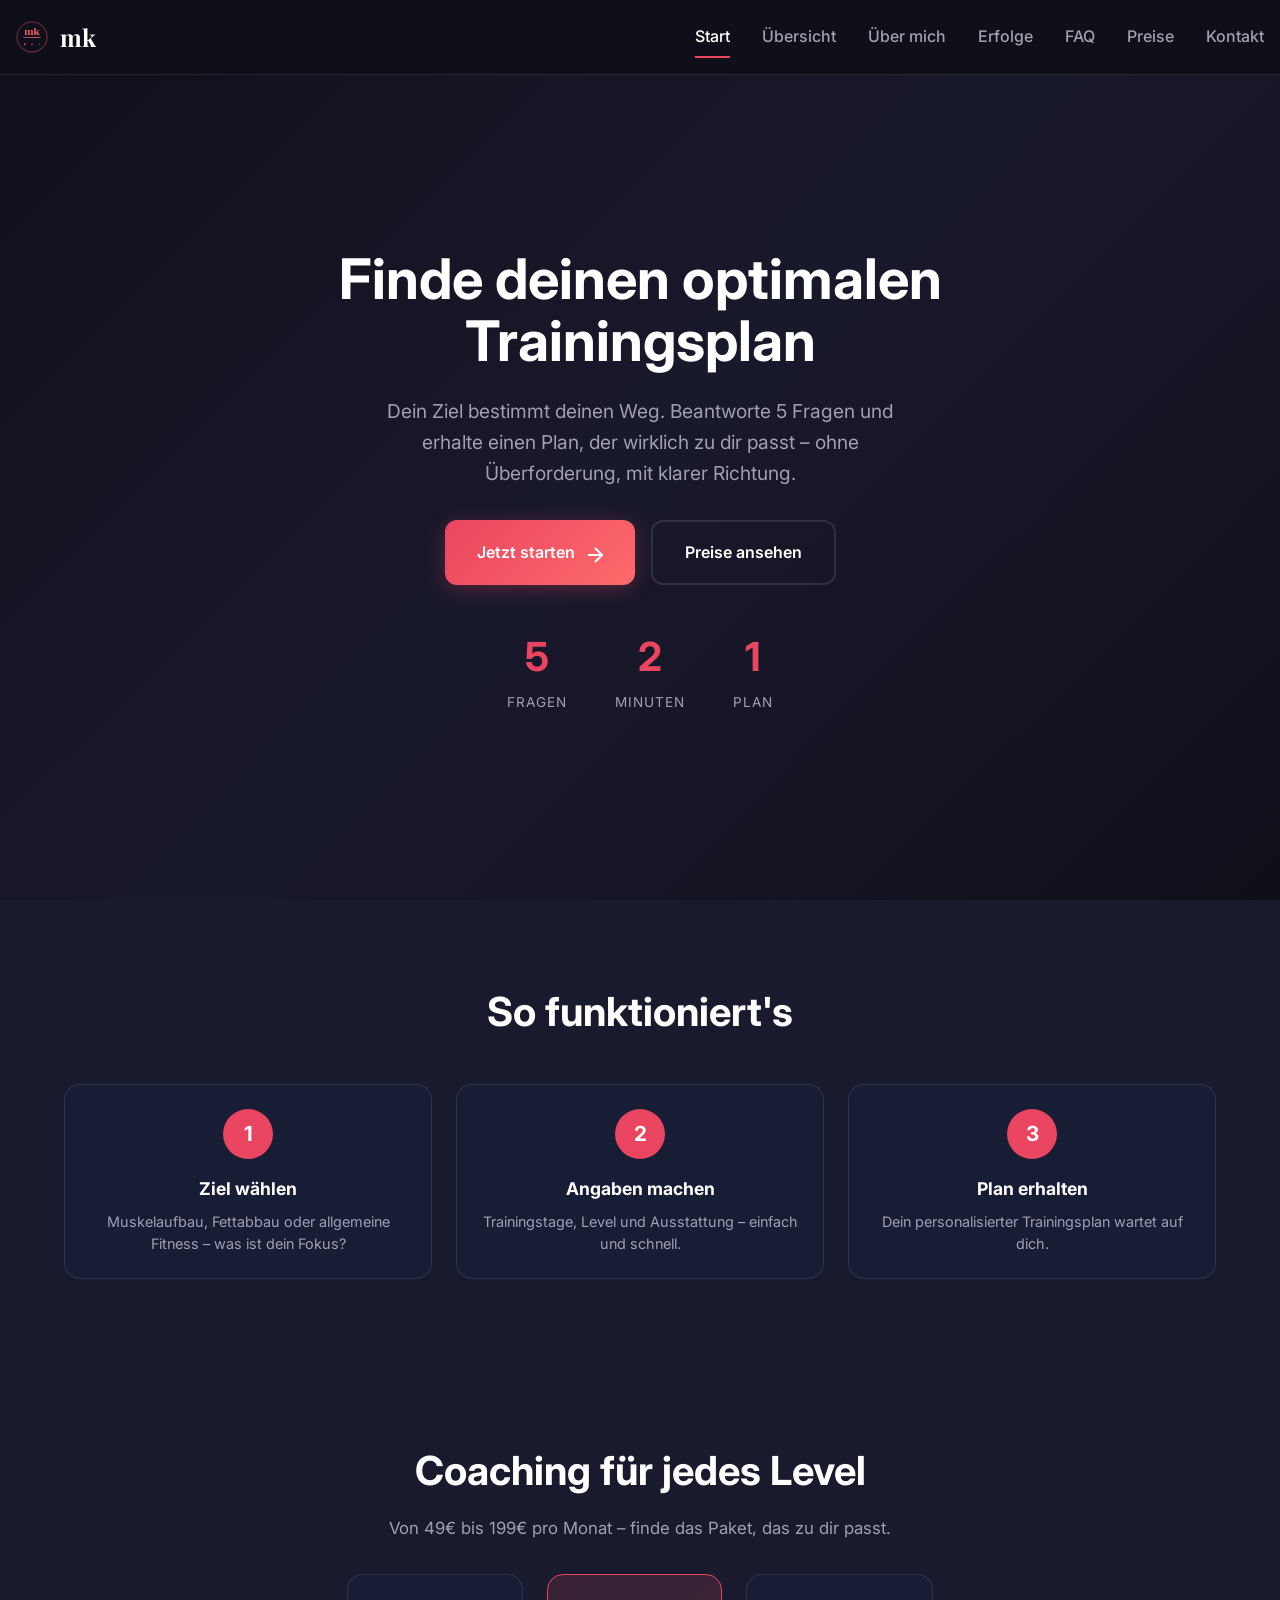
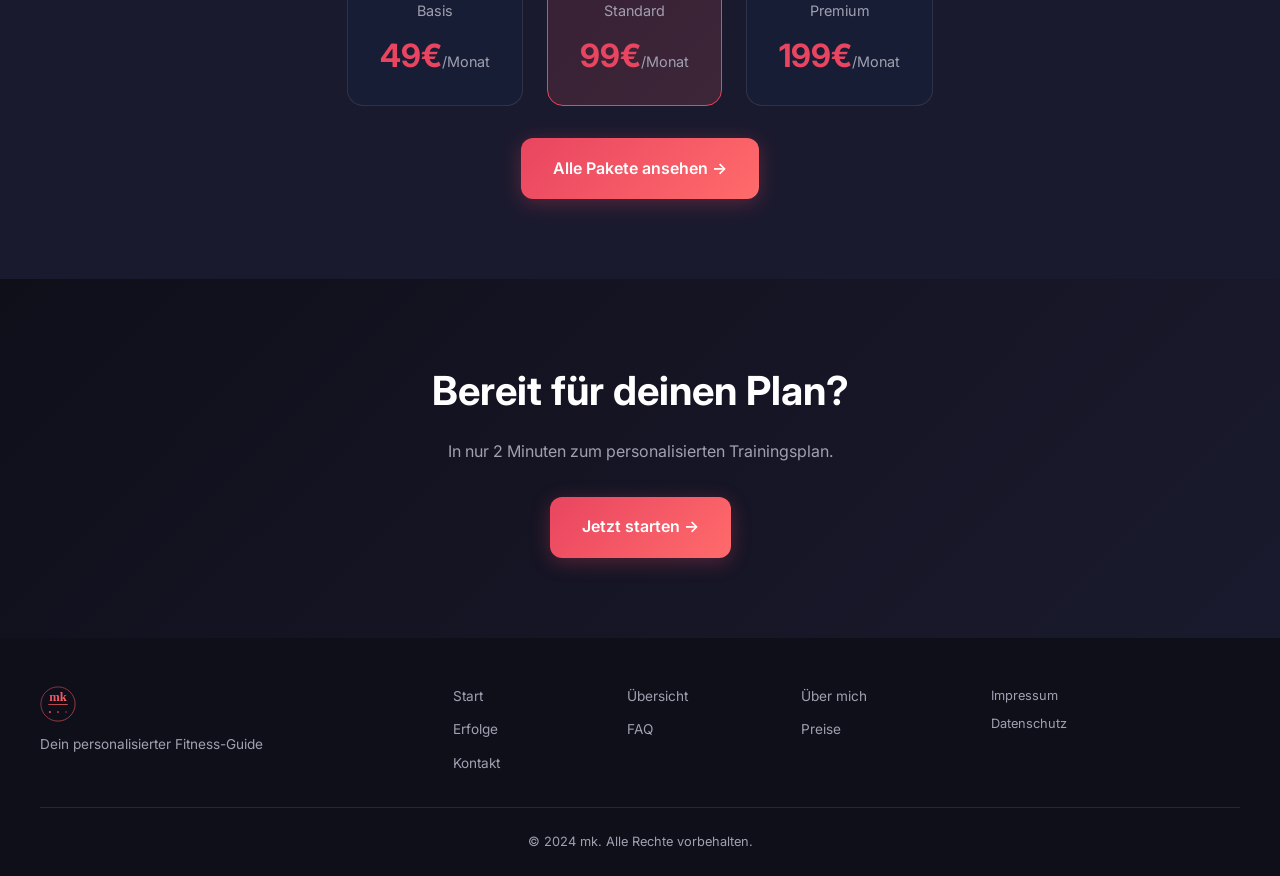
==== commit 99c66c64: "Add pricing page + intelligent recommendation system - Created preise.html with all pricing tiers - " ====
--- a/index.html
+++ b/index.html
@@ -27,6 +27,7 @@
             <a href="ueber-mich.html">Über mich</a>
             <a href="erfolge.html">Erfolge</a>
             <a href="faq.html">FAQ</a>
+                <a href="preise.html">Preise</a>
             <a href="kontakt.html">Kontakt</a>
         </div>
     </nav>
@@ -45,7 +46,7 @@
                     Jetzt starten
                     <svg width="20" height="20" fill="none" stroke="currentColor" stroke-width="2"><path d="M5 12h14M12 5l7 7-7 7"/></svg>
                 </a>
-                <a href="uebersicht.html" class="btn-secondary btn-large">Übersicht ansehen</a>
+                <a href="preise.html" class="btn-secondary btn-large">Preise ansehen</a>
             </div>
             <div class="hero-stats">
                 <div class="stat">
@@ -88,6 +89,29 @@
         </div>
     </section>
 
+    <!-- Pricing Teaser -->
+    <section class="pricing-teaser">
+        <div class="container">
+            <h2>Coaching für jedes Level</h2>
+            <p>Von 49€ bis 199€ pro Monat – finde das Paket, das zu dir passt.</p>
+            <div class="teaser-grid">
+                <div class="teaser-item">
+                    <span class="teaser-label">Basis</span>
+                    <span class="teaser-price">49€<span>/Monat</span></span>
+                </div>
+                <div class="teaser-item featured">
+                    <span class="teaser-label">Standard</span>
+                    <span class="teaser-price">99€<span>/Monat</span></span>
+                </div>
+                <div class="teaser-item">
+                    <span class="teaser-label">Premium</span>
+                    <span class="teaser-price">199€<span>/Monat</span></span>
+                </div>
+            </div>
+            <a href="preise.html" class="btn-primary btn-large">Alle Pakete ansehen →</a>
+        </div>
+    </section>
+
     <!-- CTA Section -->
     <section class="cta-section">
         <div class="container">
@@ -110,6 +134,7 @@
                 <a href="ueber-mich.html">Über mich</a>
                 <a href="erfolge.html">Erfolge</a>
                 <a href="faq.html">FAQ</a>
+                <a href="preise.html">Preise</a>
                 <a href="kontakt.html">Kontakt</a>
             </div>
             <div class="footer-legal">
--- a/css/style.css
+++ b/css/style.css
@@ -26,6 +26,7 @@
 
 html {
     scroll-behavior: smooth;
+    -webkit-text-size-adjust: 100%;
 }
 
 body {
@@ -34,6 +35,9 @@
     color: var(--text);
     line-height: 1.6;
     min-height: 100vh;
+    overflow-x: hidden;
+    -webkit-font-smoothing: antialiased;
+    -moz-osx-font-smoothing: grayscale;
 }
 
 img {
@@ -49,6 +53,13 @@
 
 button {
     font-family: inherit;
+    -webkit-tap-highlight-color: transparent;
+}
+
+input, select, textarea {
+    font-family: inherit;
+    -webkit-appearance: none;
+    appearance: none;
 }
 
 /* ============================================
@@ -56,19 +67,19 @@
    ============================================ */
 
 .page-header {
-    padding: 8rem 2rem 4rem;
+    padding: 7rem 1.5rem 3rem;
     text-align: center;
     background: linear-gradient(135deg, var(--bg-dark) 0%, var(--primary) 50%, var(--secondary) 100%);
 }
 
 .page-header h1 {
-    font-size: clamp(2rem, 5vw, 3.5rem);
+    font-size: clamp(1.8rem, 5vw, 3rem);
     margin-bottom: 0.5rem;
 }
 
 .page-header p {
     color: var(--text-muted);
-    font-size: 1.1rem;
+    font-size: clamp(0.95rem, 2vw, 1.1rem);
 }
 
 /* ============================================
@@ -76,27 +87,27 @@
    ============================================ */
 
 .overview-section {
-    padding: 4rem 2rem;
+    padding: 3rem 1.5rem;
 }
 
 .overview-grid {
     display: grid;
-    grid-template-columns: repeat(3, 1fr);
-    gap: 1.5rem;
+    grid-template-columns: repeat(auto-fit, minmax(280px, 1fr));
+    gap: 1.25rem;
 }
 
 .overview-card {
-    padding: 2rem;
+    padding: 1.5rem;
     background: var(--bg-glass);
     border: 1px solid var(--border);
-    border-radius: 20px;
+    border-radius: 16px;
     transition: var(--transition);
     cursor: pointer;
 }
 
 .overview-card:hover {
     border-color: var(--accent);
-    transform: translateY(-5px);
+    transform: translateY(-3px);
 }
 
 .accent-card {
@@ -105,25 +116,26 @@
 }
 
 .card-icon {
-    font-size: 2.5rem;
-    margin-bottom: 1rem;
+    font-size: 2rem;
+    margin-bottom: 0.75rem;
 }
 
 .overview-card h2 {
-    font-size: 1.4rem;
+    font-size: 1.2rem;
+    margin-bottom: 0.5rem;
+}
+
+.overview-card p {
+    color: var(--text-muted);
+    font-size: 0.9rem;
     margin-bottom: 0.75rem;
-}
-
-.overview-card p {
-    color: var(--text-muted);
-    font-size: 0.95rem;
-    margin-bottom: 1rem;
+    line-height: 1.5;
 }
 
 .card-cta {
     color: var(--accent);
     font-weight: 600;
-    font-size: 0.9rem;
+    font-size: 0.85rem;
 }
 
 /* ============================================
@@ -131,70 +143,71 @@
    ============================================ */
 
 .about-section {
-    padding: 4rem 2rem;
+    padding: 3rem 1.5rem;
 }
 
 .about-grid {
     display: grid;
     grid-template-columns: 1fr 1.5fr;
-    gap: 4rem;
+    gap: 3rem;
     align-items: center;
-    margin-bottom: 4rem;
+    margin-bottom: 3rem;
 }
 
 .about-image img {
-    border-radius: 20px;
-    box-shadow: 0 20px 60px rgba(0, 0, 0, 0.3);
+    border-radius: 16px;
+    box-shadow: 0 15px 40px rgba(0, 0, 0, 0.3);
 }
 
 .about-content h2 {
-    font-size: 2rem;
-    margin-bottom: 1.5rem;
+    font-size: clamp(1.5rem, 4vw, 2rem);
+    margin-bottom: 1.25rem;
 }
 
 .about-content p {
     color: var(--text-muted);
     margin-bottom: 1rem;
-    line-height: 1.8;
+    line-height: 1.7;
 }
 
 .about-stats {
     display: flex;
-    gap: 3rem;
-    margin-top: 2rem;
-    padding-top: 2rem;
+    gap: 2rem;
+    margin-top: 1.5rem;
+    padding-top: 1.5rem;
     border-top: 1px solid var(--border);
+    flex-wrap: wrap;
 }
 
 .about-stat .stat-value {
-    font-size: 2.5rem;
+    font-size: clamp(1.8rem, 4vw, 2.5rem);
     font-weight: 700;
     color: var(--accent);
 }
 
 .about-stat .stat-label {
-    font-size: 0.9rem;
+    font-size: 0.85rem;
     color: var(--text-muted);
 }
 
 .about-expertise {
-    margin-bottom: 4rem;
+    margin-bottom: 3rem;
 }
 
 .about-expertise h2 {
-    font-size: 1.8rem;
-    margin-bottom: 2rem;
+    font-size: clamp(1.4rem, 3vw, 1.8rem);
+    margin-bottom: 1.5rem;
     text-align: center;
 }
 
 .expertise-grid {
     display: grid;
-    grid-template-columns: repeat(3, 1fr);
-    gap: 1.5rem;
+    grid-template-columns: repeat(auto-fit, minmax(250px, 1fr));
+    gap: 1.25rem;
 }
 
 .expertise-item {
-    padding: 2rem;
+    padding: 1.5rem;
     background: var(--bg-glass);
     border: 1px solid var(--border);
     border-radius: 16px;
@@ -202,43 +215,45 @@
 }
 
 .expertise-icon {
-    font-size: 2.5rem;
-    margin-bottom: 1rem;
+    font-size: 2rem;
+    margin-bottom: 0.75rem;
 }
 
 .expertise-item h3 {
-    font-size: 1.2rem;
+    font-size: 1.1rem;
     margin-bottom: 0.5rem;
 }
 
 .expertise-item p {
     color: var(--text-muted);
-    font-size: 0.9rem;
+    font-size: 0.85rem;
+    line-height: 1.5;
 }
 
 .about-motivation {
     text-align: center;
-    padding: 3rem;
-    background: var(--bg-glass);
-    border-radius: 20px;
+    padding: 2.5rem 1.5rem;
+    background: var(--bg-glass);
+    border-radius: 16px;
 }
 
 .about-motivation h2 {
-    font-size: 1.8rem;
-    margin-bottom: 1.5rem;
+    font-size: clamp(1.4rem, 3vw, 1.8rem);
+    margin-bottom: 1.25rem;
 }
 
 .about-motivation blockquote {
     font-family: var(--font-display);
-    font-size: 1.4rem;
+    font-size: clamp(1.1rem, 3vw, 1.4rem);
     font-style: italic;
     color: var(--accent);
-    margin-bottom: 1.5rem;
+    margin-bottom: 1.25rem;
     line-height: 1.6;
 }
 
 .about-motivation p {
     color: var(--text-muted);
+    font-size: 0.95rem;
 }
 
 /* ============================================
@@ -246,20 +261,20 @@
    ============================================ */
 
 .success-section {
-    padding: 4rem 2rem;
+    padding: 3rem 1.5rem;
 }
 
 .success-grid {
     display: grid;
-    grid-template-columns: repeat(auto-fit, minmax(350px, 1fr));
-    gap: 2rem;
-    margin-bottom: 4rem;
+    grid-template-columns: repeat(auto-fit, minmax(320px, 1fr));
+    gap: 1.5rem;
+    margin-bottom: 3rem;
 }
 
 .success-card {
     background: var(--bg-glass);
     border: 1px solid var(--border);
-    border-radius: 20px;
+    border-radius: 16px;
     overflow: hidden;
 }
 
@@ -274,55 +289,55 @@
 
 .ba-image img {
     width: 100%;
-    height: 200px;
+    height: 180px;
     object-fit: cover;
 }
 
 .ba-label {
     position: absolute;
-    top: 10px;
-    left: 10px;
-    background: rgba(15, 15, 26, 0.8);
-    padding: 0.25rem 0.75rem;
+    top: 8px;
+    left: 8px;
+    background: rgba(15, 15, 26, 0.85);
+    padding: 0.2rem 0.6rem;
     border-radius: 20px;
-    font-size: 0.8rem;
+    font-size: 0.75rem;
     font-weight: 600;
 }
 
 .success-content {
-    padding: 1.5rem;
+    padding: 1.25rem;
 }
 
 .success-content h3 {
-    font-size: 1.3rem;
+    font-size: 1.2rem;
     margin-bottom: 0.25rem;
 }
 
 .success-goal {
     color: var(--accent);
+    font-size: 0.85rem;
+    margin-bottom: 0.75rem;
+}
+
+.success-content p {
+    color: var(--text-muted);
     font-size: 0.9rem;
-    margin-bottom: 1rem;
-}
-
-.success-content p {
-    color: var(--text-muted);
-    font-size: 0.95rem;
     line-height: 1.6;
     margin-bottom: 1rem;
 }
 
 .success-stats {
     display: flex;
-    gap: 1rem;
+    gap: 0.75rem;
     flex-wrap: wrap;
 }
 
 .success-stats span {
     background: rgba(233, 69, 96, 0.15);
     color: var(--accent);
-    padding: 0.25rem 0.75rem;
+    padding: 0.2rem 0.6rem;
     border-radius: 20px;
-    font-size: 0.8rem;
+    font-size: 0.75rem;
     font-weight: 600;
 }
 
@@ -331,21 +346,22 @@
 }
 
 .testimonials h2 {
-    font-size: 2rem;
-    margin-bottom: 2rem;
+    font-size: clamp(1.5rem, 3vw, 2rem);
+    margin-bottom: 1.5rem;
 }
 
 .testimonial-grid {
     display: grid;
-    grid-template-columns: repeat(3, 1fr);
-    gap: 1.5rem;
+    grid-template-columns: repeat(auto-fit, minmax(280px, 1fr));
+    gap: 1.25rem;
 }
 
 .testimonial {
-    padding: 2rem;
+    padding: 1.5rem;
     background: var(--bg-glass);
     border: 1px solid var(--border);
     border-radius: 16px;
+    text-align: left;
 }
 
 .testimonial p {
@@ -353,12 +369,13 @@
     color: var(--text-muted);
     margin-bottom: 1rem;
     line-height: 1.6;
+    font-size: 0.95rem;
 }
 
 .testimonial-author {
     color: var(--accent);
     font-weight: 600;
-    font-size: 0.9rem;
+    font-size: 0.85rem;
 }
 
 /* ============================================
@@ -366,29 +383,29 @@
    ============================================ */
 
 .contact-section {
-    padding: 4rem 2rem;
+    padding: 3rem 1.5rem;
 }
 
 .contact-grid {
     display: grid;
     grid-template-columns: 1.2fr 1fr;
-    gap: 4rem;
+    gap: 3rem;
 }
 
 .contact-form-wrapper {
     background: var(--bg-glass);
     border: 1px solid var(--border);
-    border-radius: 20px;
-    padding: 2.5rem;
+    border-radius: 16px;
+    padding: 2rem;
 }
 
 .contact-form-wrapper h2 {
-    font-size: 1.5rem;
-    margin-bottom: 1.5rem;
+    font-size: 1.3rem;
+    margin-bottom: 1.25rem;
 }
 
 .form-group {
-    margin-bottom: 1.5rem;
+    margin-bottom: 1.25rem;
 }
 
 .form-group label {
@@ -402,12 +419,11 @@
 .form-group select,
 .form-group textarea {
     width: 100%;
-    padding: 1rem;
+    padding: 0.9rem 1rem;
     background: var(--bg-dark);
     border: 2px solid var(--border);
-    border-radius: 12px;
+    border-radius: 10px;
     color: var(--text);
-    font-family: var(--font-body);
     font-size: 1rem;
     transition: var(--transition);
 }
@@ -425,13 +441,12 @@
 }
 
 .form-group textarea {
-    min-height: 150px;
+    min-height: 120px;
     resize: vertical;
 }
 
 .btn-block {
     width: 100%;
-    justify-content: center;
 }
 
 .success-message {
@@ -449,43 +464,46 @@
 }
 
 .contact-info {
-    padding: 1rem;
+    padding: 0.5rem;
 }
 
 .contact-info h2 {
-    font-size: 1.5rem;
-    margin-bottom: 2rem;
+    font-size: 1.3rem;
+    margin-bottom: 1.5rem;
 }
 
 .info-item {
     display: flex;
     gap: 1rem;
-    margin-bottom: 1.5rem;
+    margin-bottom: 1.25rem;
 }
 
 .info-icon {
-    font-size: 1.5rem;
+    font-size: 1.3rem;
+    flex-shrink: 0;
 }
 
 .info-item strong {
     display: block;
-    margin-bottom: 0.25rem;
+    margin-bottom: 0.2rem;
+    font-size: 0.95rem;
 }
 
 .info-item p,
 .info-item a {
     color: var(--text-muted);
-    font-size: 0.95rem;
+    font-size: 0.9rem;
 }
 
 .map-placeholder {
-    margin-top: 2rem;
-    padding: 3rem;
+    margin-top: 1.5rem;
+    padding: 2rem;
     background: var(--bg-glass);
     border: 1px solid var(--border);
     border-radius: 16px;
     text-align: center;
     color: var(--text-muted);
+    font-size: 0.9rem;
 }
 
 /* ============================================
@@ -493,7 +511,7 @@
    ============================================ */
 
 .faq-section {
-    padding: 4rem 2rem;
+    padding: 3rem 1.5rem;
 }
 
 .faq-list {
@@ -504,19 +522,19 @@
 .faq-item {
     background: var(--bg-glass);
     border: 1px solid var(--border);
-    border-radius: 16px;
-    margin-bottom: 1rem;
+    border-radius: 12px;
+    margin-bottom: 0.75rem;
     overflow: hidden;
 }
 
 .faq-question {
     width: 100%;
-    padding: 1.5rem;
+    padding: 1.25rem;
     background: none;
     border: none;
     color: var(--text);
     font-family: var(--font-body);
-    font-size: 1rem;
+    font-size: 0.95rem;
     font-weight: 600;
     text-align: left;
     cursor: pointer;
@@ -531,6 +549,7 @@
     font-size: 1.5rem;
     font-weight: 300;
     transition: transform 0.3s ease;
+    flex-shrink: 0;
 }
 
 .faq-item.active .faq-icon {
@@ -544,13 +563,14 @@
 }
 
 .faq-item.active .faq-answer {
-    max-height: 500px;
+    max-height: 400px;
 }
 
 .faq-answer p {
-    padding: 0 1.5rem 1.5rem;
+    padding: 0 1.25rem 1.25rem;
     color: var(--text-muted);
     line-height: 1.7;
+    font-size: 0.95rem;
 }
 
 .faq-answer a {
@@ -566,7 +586,7 @@
    ============================================ */
 
 .legal-section {
-    padding: 4rem 2rem;
+    padding: 3rem 1.5rem;
 }
 
 .legal-content {
@@ -574,14 +594,14 @@
     margin: 0 auto;
     background: var(--bg-glass);
     border: 1px solid var(--border);
-    border-radius: 20px;
-    padding: 2.5rem;
+    border-radius: 16px;
+    padding: 1.5rem;
 }
 
 .legal-content h2 {
-    font-size: 1.3rem;
-    margin-top: 2rem;
-    margin-bottom: 1rem;
+    font-size: 1.15rem;
+    margin-top: 1.5rem;
+    margin-bottom: 0.75rem;
 }
 
 .legal-content h2:first-child {
@@ -590,22 +610,19 @@
 
 .legal-content p {
     color: var(--text-muted);
-    line-height: 1.8;
+    line-height: 1.7;
+    font-size: 0.9rem;
 }
 
 .legal-content p + p {
-    margin-top: 1rem;
-}
-
-/* ============================================
-   RESPONSIVE
+    margin-top: 0.75rem;
+}
+
+/* ============================================
+   RESPONSIVE OVERRIDES
    ============================================ */
 
 @media (max-width: 1024px) {
-    .overview-grid {
-        grid-template-columns: repeat(2, 1fr);
-    }
-    
     .about-grid {
         grid-template-columns: 1fr;
         gap: 2rem;
@@ -613,16 +630,8 @@
     
     .about-image {
         order: -1;
-        max-width: 400px;
+        max-width: 350px;
         margin: 0 auto;
-    }
-    
-    .expertise-grid {
-        grid-template-columns: 1fr;
-    }
-    
-    .testimonial-grid {
-        grid-template-columns: 1fr;
     }
     
     .contact-grid {
@@ -633,7 +642,7 @@
 
 @media (max-width: 768px) {
     .page-header {
-        padding: 6rem 1.5rem 3rem;
+        padding: 6rem 1rem 2.5rem;
     }
     
     .overview-grid {
@@ -642,7 +651,12 @@
     
     .about-stats {
         flex-direction: column;
-        gap: 1.5rem;
+        gap: 1rem;
+        align-items: center;
+    }
+    
+    .about-expertise h2 {
+        text-align: center;
     }
     
     .success-grid {
@@ -650,16 +664,84 @@
     }
     
     .before-after {
+        grid-template-columns: 1fr 1fr;
+    }
+    
+    .ba-image img {
+        height: 150px;
+    }
+    
+    .testimonial-grid {
         grid-template-columns: 1fr;
     }
 }
 
 @media (max-width: 480px) {
     .page-header h1 {
-        font-size: 1.8rem;
+        font-size: 1.6rem;
+    }
+    
+    .contact-form-wrapper {
+        padding: 1.5rem;
     }
     
     .legal-content {
-        padding: 1.5rem;
+        padding: 1.25rem;
+    }
+    
+    .about-motivation {
+        padding: 2rem 1rem;
+    }
+}
+
+/* Touch-friendly tap targets */
+@media (pointer: coarse) {
+    .faq-question,
+    .overview-card,
+    .success-card,
+    .expertise-item {
+        min-height: 48px;
+    }
+}
+
+/* Print styles */
+@media print {
+    .main-nav,
+    .nav-toggle,
+    .hero-page .hero-bg,
+    .btn-primary,
+    .btn-secondary {
+        display: none !important;
+    }
+    
+    body {
+        background: white;
+        color: black;
+    }
+    
+    .page-header,
+    .process-section,
+    .cta-section {
+        background: white;
+        color: black;
+    }
+}
+
+/* Reduced motion */
+@media (prefers-reduced-motion: reduce) {
+    *,
+    *::before,
+    *::after {
+        animation-duration: 0.01ms !important;
+        animation-iteration-count: 1 !important;
+        transition-duration: 0.01ms !important;
+    }
+}
+
+/* High contrast mode */
+@media (prefers-contrast: high) {
+    :root {
+        --border: rgba(255, 255, 255, 0.3);
+        --text-muted: #c0c0c0;
     }
 }
--- a/css/nav.css
+++ b/css/nav.css
@@ -14,6 +14,7 @@
     padding: 1rem 2rem;
     background: rgba(15, 15, 26, 0.95);
     backdrop-filter: blur(20px);
+    -webkit-backdrop-filter: blur(20px);
     border-bottom: 1px solid rgba(255, 255, 255, 0.1);
 }
 
@@ -26,6 +27,7 @@
     font-weight: 700;
     color: var(--text);
     text-decoration: none;
+    z-index: 1002;
 }
 
 .nav-logo img {
@@ -76,7 +78,8 @@
     background: none;
     border: none;
     cursor: pointer;
-    padding: 5px;
+    padding: 8px;
+    z-index: 1002;
 }
 
 .nav-toggle span {
@@ -84,6 +87,7 @@
     height: 2px;
     background: var(--text);
     transition: all 0.3s ease;
+    display: block;
 }
 
 .nav-toggle.active span:nth-child(1) {
@@ -98,15 +102,329 @@
     transform: rotate(-45deg) translate(5px, -5px);
 }
 
-/* Mobile Navigation */
+/* ============================================
+   HERO PAGE
+   ============================================ */
+
+.hero-page {
+    min-height: 100vh;
+    min-height: 100dvh;
+    position: relative;
+    display: flex;
+    align-items: center;
+    justify-content: center;
+    text-align: center;
+    padding: 7rem 2rem 4rem;
+}
+
+.hero-bg {
+    position: absolute;
+    top: 0;
+    left: 0;
+    right: 0;
+    bottom: 0;
+    z-index: -1;
+}
+
+.hero-bg img {
+    width: 100%;
+    height: 100%;
+    object-fit: cover;
+}
+
+.hero-overlay {
+    position: absolute;
+    top: 0;
+    left: 0;
+    right: 0;
+    bottom: 0;
+    background: linear-gradient(135deg, rgba(15, 15, 26, 0.92) 0%, rgba(26, 26, 46, 0.88) 50%, rgba(15, 15, 26, 0.92) 100%);
+}
+
+.hero-content {
+    max-width: 700px;
+    position: relative;
+    z-index: 1;
+}
+
+.hero-page h1 {
+    font-size: clamp(2rem, 5vw, 3.5rem);
+    margin-bottom: 1.5rem;
+    line-height: 1.1;
+}
+
+.hero-page h1 span {
+    color: var(--accent);
+}
+
+.hero-content > p {
+    font-size: clamp(1rem, 2.5vw, 1.2rem);
+    color: var(--text-muted);
+    margin-bottom: 2rem;
+    max-width: 550px;
+    margin-left: auto;
+    margin-right: auto;
+}
+
+.hero-cta {
+    display: flex;
+    gap: 1rem;
+    justify-content: center;
+    flex-wrap: wrap;
+    margin-bottom: 2.5rem;
+}
+
+.hero-stats {
+    display: flex;
+    justify-content: center;
+    gap: clamp(1.5rem, 4vw, 3rem);
+    flex-wrap: wrap;
+}
+
+.stat {
+    text-align: center;
+}
+
+.stat-value {
+    display: block;
+    font-size: clamp(2rem, 5vw, 2.5rem);
+    font-weight: 700;
+    color: var(--accent);
+}
+
+.stat-label {
+    font-size: 0.85rem;
+    color: var(--text-muted);
+    text-transform: uppercase;
+    letter-spacing: 1px;
+}
+
+/* ============================================
+   BUTTONS
+   ============================================ */
+
+.btn-primary, .btn-secondary {
+    font-family: var(--font-body);
+    font-weight: 600;
+    border: none;
+    cursor: pointer;
+    display: inline-flex;
+    align-items: center;
+    justify-content: center;
+    gap: 0.5rem;
+    text-decoration: none;
+    transition: all 0.3s ease;
+    -webkit-tap-highlight-color: transparent;
+}
+
+.btn-primary {
+    background: linear-gradient(135deg, var(--accent) 0%, var(--accent-light) 100%);
+    color: white;
+    padding: 1rem 2rem;
+    border-radius: 12px;
+    font-size: 1rem;
+    box-shadow: 0 4px 20px rgba(233, 69, 96, 0.3);
+}
+
+.btn-primary:hover {
+    transform: translateY(-2px);
+    box-shadow: 0 8px 30px rgba(233, 69, 96, 0.4);
+}
+
+.btn-primary:active {
+    transform: translateY(0);
+}
+
+.btn-secondary {
+    background: transparent;
+    color: var(--text);
+    padding: 1rem 2rem;
+    border-radius: 12px;
+    font-size: 1rem;
+    border: 2px solid var(--border);
+}
+
+.btn-secondary:hover {
+    border-color: var(--accent);
+    background: rgba(233, 69, 96, 0.1);
+}
+
+.btn-secondary:active {
+    background: rgba(233, 69, 96, 0.15);
+}
+
+.btn-large {
+    padding: 1.1rem 2rem;
+    font-size: 1rem;
+}
+
+/* ============================================
+   SECTIONS
+   ============================================ */
+
+.container {
+    max-width: 1200px;
+    margin: 0 auto;
+    padding: 0 1.5rem;
+}
+
+.process-section {
+    padding: 5rem 1.5rem;
+    background: var(--primary);
+}
+
+.process-section h2 {
+    text-align: center;
+    font-size: clamp(1.8rem, 4vw, 2.5rem);
+    margin-bottom: 2.5rem;
+}
+
+.process-steps {
+    display: grid;
+    grid-template-columns: repeat(3, 1fr);
+    gap: 1.5rem;
+}
+
+.process-step {
+    text-align: center;
+    padding: 1.5rem;
+    background: var(--bg-glass);
+    border: 1px solid var(--border);
+    border-radius: 16px;
+}
+
+.step-number {
+    width: 50px;
+    height: 50px;
+    background: var(--accent);
+    border-radius: 50%;
+    display: flex;
+    align-items: center;
+    justify-content: center;
+    font-size: 1.3rem;
+    font-weight: 700;
+    margin: 0 auto 1rem;
+}
+
+.process-step h3 {
+    font-size: 1.1rem;
+    margin-bottom: 0.5rem;
+}
+
+.process-step p {
+    color: var(--text-muted);
+    font-size: 0.9rem;
+    line-height: 1.5;
+}
+
+.cta-section {
+    padding: 5rem 1.5rem;
+    text-align: center;
+    background: linear-gradient(135deg, var(--bg-dark) 0%, var(--primary) 100%);
+}
+
+.cta-section h2 {
+    font-size: clamp(1.8rem, 4vw, 2.5rem);
+    margin-bottom: 1rem;
+}
+
+.cta-section p {
+    color: var(--text-muted);
+    font-size: 1rem;
+    margin-bottom: 2rem;
+}
+
+/* ============================================
+   FOOTER
+   ============================================ */
+
+footer {
+    background: var(--bg-dark);
+    padding: 3rem 1.5rem 1.5rem;
+}
+
+.footer-content {
+    max-width: 1200px;
+    margin: 0 auto;
+    display: grid;
+    grid-template-columns: 1.5fr 2fr 1fr;
+    gap: 2.5rem;
+    padding-bottom: 2rem;
+    border-bottom: 1px solid var(--border);
+}
+
+.footer-brand img {
+    height: 36px;
+    margin-bottom: 0.75rem;
+}
+
+.footer-brand p {
+    color: var(--text-muted);
+    font-size: 0.85rem;
+}
+
+.footer-links {
+    display: grid;
+    grid-template-columns: repeat(3, 1fr);
+    gap: 0.75rem 1.5rem;
+}
+
+.footer-links a {
+    color: var(--text-muted);
+    font-size: 0.85rem;
+    transition: color 0.3s;
+}
+
+.footer-links a:hover {
+    color: var(--accent);
+}
+
+.footer-legal {
+    display: flex;
+    flex-direction: column;
+    gap: 0.5rem;
+}
+
+.footer-legal a {
+    color: var(--text-muted);
+    font-size: 0.8rem;
+}
+
+.footer-legal a:hover {
+    color: var(--accent);
+}
+
+.footer-bottom {
+    text-align: center;
+    padding-top: 1.5rem;
+    color: var(--text-muted);
+    font-size: 0.8rem;
+}
+
+/* ============================================
+   RESPONSIVE
+   ============================================ */
+
+@media (max-width: 1024px) {
+    .process-steps {
+        grid-template-columns: repeat(2, 1fr);
+    }
+    
+    .footer-content {
+        grid-template-columns: 1fr 1fr;
+        gap: 2rem;
+    }
+    
+    .footer-links {
+        grid-column: span 2;
+        order: 3;
+    }
+}
+
 @media (max-width: 768px) {
-    .main-nav {
-        padding: 1rem;
-    }
-    
+    /* Navigation */
     .nav-toggle {
         display: flex;
-        z-index: 1001;
     }
     
     .nav-links {
@@ -115,7 +433,9 @@
         left: 0;
         right: 0;
         bottom: 0;
-        background: rgba(15, 15, 26, 0.98);
+        background: rgba(15, 15, 26, 0.99);
+        backdrop-filter: blur(20px);
+        -webkit-backdrop-filter: blur(20px);
         flex-direction: column;
         justify-content: center;
         align-items: center;
@@ -123,6 +443,7 @@
         opacity: 0;
         visibility: hidden;
         transition: all 0.3s ease;
+        z-index: 1001;
     }
     
     .nav-links.active {
@@ -131,335 +452,14 @@
     }
     
     .nav-links a {
-        font-size: 1.3rem;
-    }
-}
-
-/* ============================================
-   HERO PAGE
-   ============================================ */
-
-.hero-page {
-    min-height: 100vh;
-    position: relative;
-    display: flex;
-    align-items: center;
-    justify-content: center;
-    text-align: center;
-    padding: 6rem 2rem 4rem;
-}
-
-.hero-bg {
-    position: absolute;
-    top: 0;
-    left: 0;
-    right: 0;
-    bottom: 0;
-    z-index: -1;
-}
-
-.hero-bg img {
-    width: 100%;
-    height: 100%;
-    object-fit: cover;
-}
-
-.hero-overlay {
-    position: absolute;
-    top: 0;
-    left: 0;
-    right: 0;
-    bottom: 0;
-    background: linear-gradient(135deg, rgba(15, 15, 26, 0.9) 0%, rgba(26, 26, 46, 0.85) 50%, rgba(15, 15, 26, 0.9) 100%);
-}
-
-.hero-content {
-    max-width: 700px;
-    position: relative;
-    z-index: 1;
-}
-
-.hero-page h1 {
-    font-size: clamp(2.5rem, 6vw, 4rem);
-    margin-bottom: 1.5rem;
-    line-height: 1.1;
-}
-
-.hero-page h1 span {
-    color: var(--accent);
-}
-
-.hero-content > p {
-    font-size: 1.2rem;
-    color: var(--text-muted);
-    margin-bottom: 2.5rem;
-    max-width: 550px;
-    margin-left: auto;
-    margin-right: auto;
-}
-
-.hero-cta {
-    display: flex;
-    gap: 1rem;
-    justify-content: center;
-    flex-wrap: wrap;
-    margin-bottom: 3rem;
-}
-
-.hero-stats {
-    display: flex;
-    justify-content: center;
-    gap: 3rem;
-}
-
-.stat {
-    text-align: center;
-}
-
-.stat-value {
-    display: block;
-    font-size: 2.5rem;
-    font-weight: 700;
-    color: var(--accent);
-}
-
-.stat-label {
-    font-size: 0.9rem;
-    color: var(--text-muted);
-    text-transform: uppercase;
-    letter-spacing: 1px;
-}
-
-/* ============================================
-   BUTTONS
-   ============================================ */
-
-.btn-primary, .btn-secondary {
-    font-family: var(--font-body);
-    font-weight: 600;
-    border: none;
-    cursor: pointer;
-    display: inline-flex;
-    align-items: center;
-    gap: 0.5rem;
-    text-decoration: none;
-    transition: all 0.3s ease;
-}
-
-.btn-primary {
-    background: linear-gradient(135deg, var(--accent) 0%, var(--accent-light) 100%);
-    color: white;
-    padding: 1rem 2rem;
-    border-radius: 12px;
-    font-size: 1rem;
-    box-shadow: 0 4px 20px rgba(233, 69, 96, 0.3);
-}
-
-.btn-primary:hover {
-    transform: translateY(-2px);
-    box-shadow: 0 8px 30px rgba(233, 69, 96, 0.4);
-}
-
-.btn-secondary {
-    background: transparent;
-    color: var(--text);
-    padding: 1rem 2rem;
-    border-radius: 12px;
-    font-size: 1rem;
-    border: 2px solid var(--border);
-}
-
-.btn-secondary:hover {
-    border-color: var(--accent);
-    background: rgba(233, 69, 96, 0.1);
-}
-
-.btn-large {
-    padding: 1.25rem 2.5rem;
-    font-size: 1.1rem;
-}
-
-/* ============================================
-   SECTIONS
-   ============================================ */
-
-.container {
-    max-width: 1200px;
-    margin: 0 auto;
-    padding: 0 2rem;
-}
-
-.process-section {
-    padding: 6rem 2rem;
-    background: var(--primary);
-}
-
-.process-section h2 {
-    text-align: center;
-    font-size: 2.5rem;
-    margin-bottom: 3rem;
-}
-
-.process-steps {
-    display: grid;
-    grid-template-columns: repeat(3, 1fr);
-    gap: 2rem;
-}
-
-.process-step {
-    text-align: center;
-    padding: 2rem;
-    background: var(--bg-glass);
-    border: 1px solid var(--border);
-    border-radius: 20px;
-}
-
-.step-number {
-    width: 60px;
-    height: 60px;
-    background: var(--accent);
-    border-radius: 50%;
-    display: flex;
-    align-items: center;
-    justify-content: center;
-    font-size: 1.5rem;
-    font-weight: 700;
-    margin: 0 auto 1.5rem;
-}
-
-.process-step h3 {
-    font-size: 1.3rem;
-    margin-bottom: 0.75rem;
-}
-
-.process-step p {
-    color: var(--text-muted);
-    font-size: 0.95rem;
-}
-
-.cta-section {
-    padding: 6rem 2rem;
-    text-align: center;
-    background: linear-gradient(135deg, var(--bg-dark) 0%, var(--primary) 100%);
-}
-
-.cta-section h2 {
-    font-size: 2.5rem;
-    margin-bottom: 1rem;
-}
-
-.cta-section p {
-    color: var(--text-muted);
-    font-size: 1.1rem;
-    margin-bottom: 2rem;
-}
-
-/* ============================================
-   FOOTER
-   ============================================ */
-
-footer {
-    background: var(--bg-dark);
-    padding: 4rem 2rem 2rem;
-}
-
-.footer-content {
-    max-width: 1200px;
-    margin: 0 auto;
-    display: grid;
-    grid-template-columns: 1.5fr 2fr 1fr;
-    gap: 3rem;
-    padding-bottom: 2rem;
-    border-bottom: 1px solid var(--border);
-}
-
-.footer-brand img {
-    height: 40px;
-    margin-bottom: 1rem;
-}
-
-.footer-brand p {
-    color: var(--text-muted);
-    font-size: 0.9rem;
-}
-
-.footer-links {
-    display: grid;
-    grid-template-columns: repeat(3, 1fr);
-    gap: 1rem;
-}
-
-.footer-links a {
-    color: var(--text-muted);
-    font-size: 0.9rem;
-    transition: color 0.3s;
-}
-
-.footer-links a:hover {
-    color: var(--accent);
-}
-
-.footer-legal {
-    display: flex;
-    flex-direction: column;
-    gap: 0.5rem;
-}
-
-.footer-legal a {
-    color: var(--text-muted);
-    font-size: 0.85rem;
-}
-
-.footer-legal a:hover {
-    color: var(--accent);
-}
-
-.footer-bottom {
-    text-align: center;
-    padding-top: 2rem;
-    color: var(--text-muted);
-    font-size: 0.85rem;
-}
-
-/* ============================================
-   RESPONSIVE
-   ============================================ */
-
-@media (max-width: 1024px) {
-    .process-steps {
-        grid-template-columns: 1fr;
-        max-width: 500px;
-        margin: 0 auto;
-    }
-    
-    .footer-content {
-        grid-template-columns: 1fr 1fr;
-    }
-    
-    .footer-links {
-        grid-column: span 2;
-    }
-}
-
-@media (max-width: 768px) {
+        font-size: 1.4rem;
+        padding: 0.75rem 1.5rem;
+    }
+    
+    /* Hero */
     .hero-page {
-        padding: 5rem 1.5rem 3rem;
-    }
-    
-    .hero-page h1 {
-        font-size: 2rem;
-    }
-    
-    .hero-content > p {
-        font-size: 1rem;
-    }
-    
-    .hero-stats {
-        gap: 1.5rem;
-    }
-    
-    .stat-value {
-        font-size: 2rem;
+        padding: 6rem 1.5rem 3rem;
+        min-height: auto;
     }
     
     .hero-cta {
@@ -467,10 +467,17 @@
         align-items: center;
     }
     
-    .btn-large {
+    .hero-cta .btn-primary,
+    .hero-cta .btn-secondary {
         width: 100%;
         max-width: 300px;
-        justify-content: center;
+    }
+    
+    /* Process */
+    .process-steps {
+        grid-template-columns: 1fr;
+        max-width: 400px;
+        margin: 0 auto;
     }
     
     .process-section,
@@ -478,14 +485,17 @@
         padding: 4rem 1.5rem;
     }
     
-    .process-section h2,
-    .cta-section h2 {
-        font-size: 1.8rem;
-    }
-    
+    /* Footer */
     .footer-content {
         grid-template-columns: 1fr;
-        gap: 2rem;
+        gap: 1.5rem;
+        text-align: center;
+    }
+    
+    .footer-brand {
+        display: flex;
+        flex-direction: column;
+        align-items: center;
     }
     
     .footer-links {
@@ -495,8 +505,127 @@
 }
 
 @media (max-width: 480px) {
+    .main-nav {
+        padding: 0.75rem 1rem;
+    }
+    
+    .nav-logo img {
+        height: 28px;
+    }
+    
+    .hero-page {
+        padding: 5rem 1rem 2rem;
+    }
+    
+    .hero-content > p {
+        font-size: 0.95rem;
+    }
+    
     .hero-stats {
         flex-direction: column;
         gap: 1rem;
     }
-}+    
+    .btn-large {
+        padding: 1rem 1.5rem;
+        font-size: 0.95rem;
+    }
+    
+    .process-step {
+        padding: 1.25rem;
+    }
+    
+    .footer-links {
+        grid-template-columns: 1fr;
+        gap: 0.5rem;
+    }
+}
+
+/* Safe area insets for notched devices */
+@supports (padding: max(0px)) {
+    .main-nav {
+        padding-top: max(1rem, env(safe-area-inset-top));
+        padding-left: max(1rem, env(safe-area-inset-left));
+        padding-right: max(1rem, env(safe-area-inset-right));
+    }
+    
+    .hero-page {
+        padding-bottom: max(3rem, env(safe-area-inset-bottom));
+    }
+    
+    footer {
+        padding-bottom: max(1.5rem, env(safe-area-inset-bottom));
+    }
+}
+/* ============================================
+   PRICING TEASER
+   ============================================ */
+
+.pricing-teaser {
+    padding: 5rem 1.5rem;
+    background: var(--primary);
+    text-align: center;
+}
+
+.pricing-teaser h2 {
+    font-size: clamp(1.8rem, 4vw, 2.5rem);
+    margin-bottom: 0.75rem;
+}
+
+.pricing-teaser > .container > p {
+    color: var(--text-muted);
+    font-size: 1.05rem;
+    margin-bottom: 2rem;
+}
+
+.teaser-grid {
+    display: flex;
+    justify-content: center;
+    gap: 1.5rem;
+    margin-bottom: 2rem;
+    flex-wrap: wrap;
+}
+
+.teaser-item {
+    background: var(--bg-glass);
+    border: 1px solid var(--border);
+    border-radius: 16px;
+    padding: 1.5rem 2rem;
+    min-width: 150px;
+}
+
+.teaser-item.featured {
+    border-color: var(--accent);
+    background: linear-gradient(135deg, rgba(233, 69, 96, 0.15), rgba(255, 107, 107, 0.15));
+}
+
+.teaser-label {
+    display: block;
+    font-size: 0.9rem;
+    color: var(--text-muted);
+    margin-bottom: 0.5rem;
+}
+
+.teaser-price {
+    font-size: 2rem;
+    font-weight: 700;
+    color: var(--accent);
+}
+
+.teaser-price span {
+    font-size: 0.9rem;
+    font-weight: 400;
+    color: var(--text-muted);
+}
+
+@media (max-width: 600px) {
+    .teaser-grid {
+        flex-direction: column;
+        align-items: center;
+    }
+    
+    .teaser-item {
+        width: 100%;
+        max-width: 250px;
+    }
+}
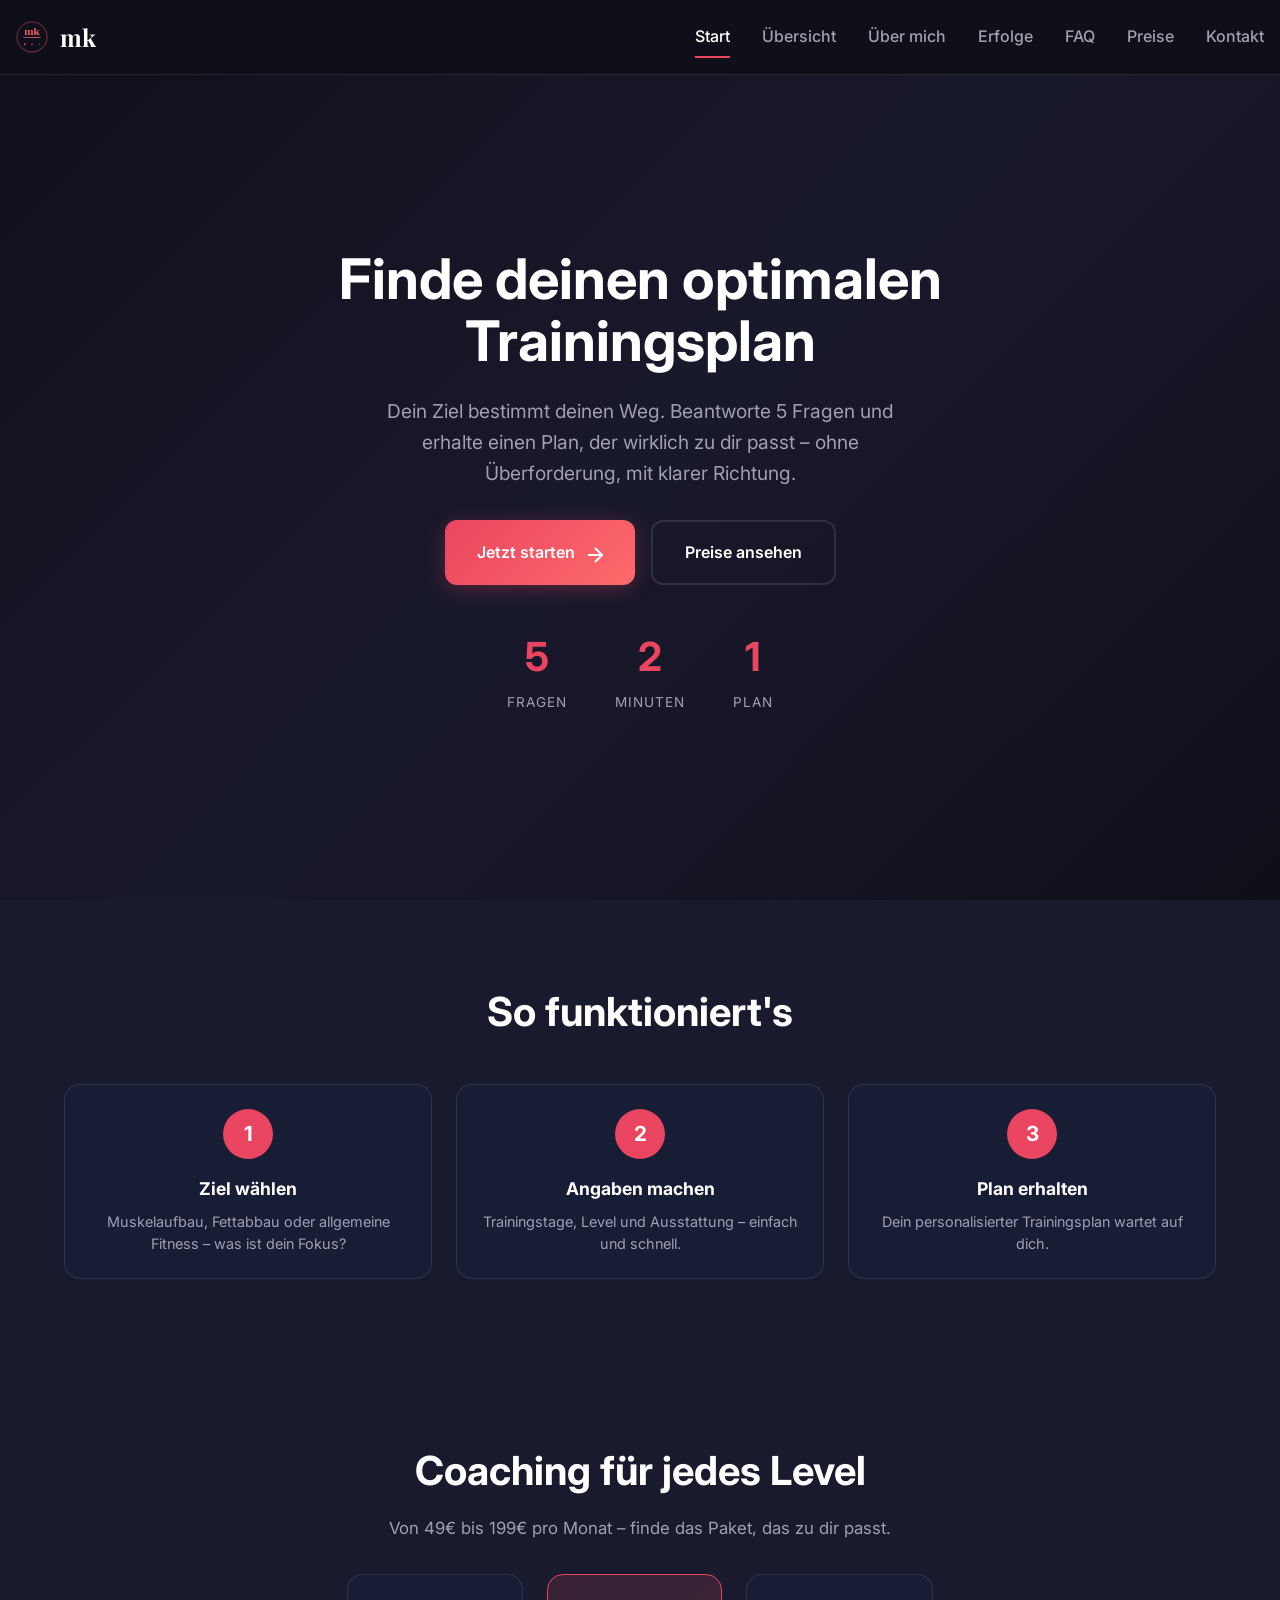
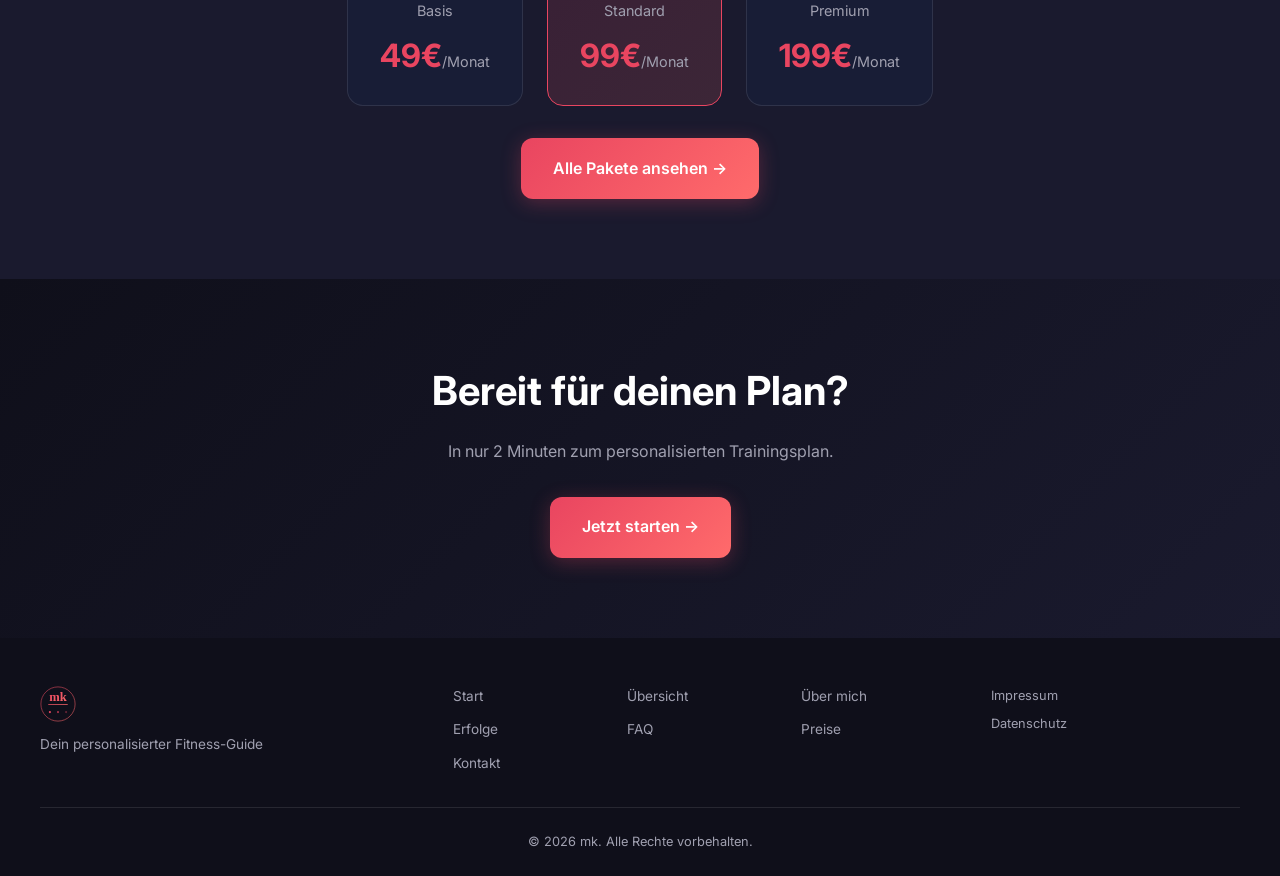
==== commit 32c95bb3: "Website improvements: SEO, Accessibility, Performance SEO: - Added Open Graph meta tags for social s" ====
--- a/index.html
+++ b/index.html
@@ -10,15 +10,28 @@
     <link href="https://fonts.googleapis.com/css2?family=Playfair+Display:wght@400;500;600;700&family=Inter:wght@300;400;500;600;700&display=swap" rel="stylesheet">
     <link rel="stylesheet" href="css/style.css">
     <link rel="stylesheet" href="css/nav.css">
-</head>
+<link rel="preconnect" href="https://fonts.googleapis.com">
+    <link rel="preconnect" href="https://fonts.gstatic.com" crossorigin>
+    <link rel="preconnect" href="https://images.unsplash.com">
+    <meta property="og:title" content="mk – Dein personalisierter Trainingsplan">
+    <meta property="og:description" content="Finde deinen optimalen Trainingsplan. Interaktiver Fitness-Guide für Muskelaufbau, Fettabbau und Fitness.">
+    <meta property="og:type" content="website">
+    <meta property="og:url" content="https://pascalroe.github.io/test_markk/">
+    <meta property="og:image" content="https://images.unsplash.com/photo-1534438327276-14e5300c3a48?w=1200&q=80">
+    <meta name="twitter:card" content="summary_large_image">
+    <meta name="twitter:title" content="mk – Dein personalisierter Trainingsplan">
+    <meta name="twitter:description" content="Finde deinen optimalen Trainingsplan. Interaktiver Fitness-Guide für Muskelaufbau, Fettabbau und Fitness.">
+    <link rel="canonical" href="https://pascalroe.github.io/test_markk/">
+  </head>
 <body>
+    <a href="#main-content" class="skip-link">Zum Hauptinhalt springen</a>
     <!-- Navigation -->
     <nav class="main-nav">
         <a href="index.html" class="nav-logo">
-            <img src="images/logo.svg" alt="mk" height="32">
+            <img loading="lazy" src="images/logo.svg" alt="mk" height="32">
             <span>mk</span>
         </a>
-        <button class="nav-toggle" onclick="toggleMobileNav()">
+        <button class="nav-toggle" onclick="toggleMobileNav()" aria-label="Navigation öffnen" aria-expanded="false">
             <span></span><span></span><span></span>
         </button>
         <div class="nav-links">
@@ -33,9 +46,9 @@
     </nav>
 
     <!-- Hero Section -->
-    <section class="hero-page">
+    <section id="main-content" class="hero-page">
         <div class="hero-bg">
-            <img src="https://images.unsplash.com/photo-1534438327276-14e5300c3a48?w=1600&q=80" alt="Fitness Training">
+            <img loading="lazy" src="https://images.unsplash.com/photo-1534438327276-14e5300c3a48?w=1600&q=80" alt="Fitness Training">
             <div class="hero-overlay"></div>
         </div>
         <div class="hero-content">
@@ -125,7 +138,7 @@
     <footer>
         <div class="footer-content">
             <div class="footer-brand">
-                <img src="images/logo.svg" alt="mk" height="40">
+                <img loading="lazy" src="images/logo.svg" alt="mk" height="40">
                 <p>Dein personalisierter Fitness-Guide</p>
             </div>
             <div class="footer-links">
@@ -143,7 +156,7 @@
             </div>
         </div>
         <div class="footer-bottom">
-            <p>© 2024 mk. Alle Rechte vorbehalten.</p>
+            <p>© 2026 mk. Alle Rechte vorbehalten.</p>
         </div>
     </footer>
 
--- a/css/style.css
+++ b/css/style.css
@@ -744,4 +744,35 @@
         --border: rgba(255, 255, 255, 0.3);
         --text-muted: #c0c0c0;
     }
-}+}
+/* ============================================
+   MAP CONTAINER (OpenStreetMap)
+   ============================================ */
+
+.map-container {
+    margin-top: 1.5rem;
+    border-radius: 12px;
+    overflow: hidden;
+    border: 1px solid var(--border);
+}
+
+.map-container iframe {
+    display: block;
+    width: 100%;
+}
+
+.map-link {
+    display: block;
+    text-align: center;
+    padding: 0.75rem;
+    background: var(--bg-dark);
+    color: var(--text-muted);
+    font-size: 0.85rem;
+    text-decoration: none;
+    transition: var(--transition);
+}
+
+.map-link:hover {
+    color: var(--accent);
+    background: rgba(233, 69, 96, 0.1);
+}
--- a/css/nav.css
+++ b/css/nav.css
@@ -75,19 +75,31 @@
     display: none;
     flex-direction: column;
     gap: 5px;
-    background: none;
-    border: none;
+    background: rgba(255, 255, 255, 0.1);
+    border: 2px solid rgba(255, 255, 255, 0.2);
+    border-radius: 10px;
     cursor: pointer;
-    padding: 8px;
+    padding: 10px;
     z-index: 1002;
+    transition: all 0.3s ease;
+}
+
+.nav-toggle:hover {
+    background: rgba(255, 255, 255, 0.15);
+    border-color: var(--accent);
 }
 
 .nav-toggle span {
-    width: 24px;
+    width: 22px;
     height: 2px;
     background: var(--text);
     transition: all 0.3s ease;
     display: block;
+}
+
+.nav-toggle.active {
+    background: rgba(233, 69, 96, 0.2);
+    border-color: var(--accent);
 }
 
 .nav-toggle.active span:nth-child(1) {
@@ -433,27 +445,47 @@
         left: 0;
         right: 0;
         bottom: 0;
-        background: rgba(15, 15, 26, 0.99);
-        backdrop-filter: blur(20px);
-        -webkit-backdrop-filter: blur(20px);
+        background: var(--bg-dark);
         flex-direction: column;
         justify-content: center;
         align-items: center;
         gap: 1.5rem;
         opacity: 0;
         visibility: hidden;
-        transition: all 0.3s ease;
+        transform: translateY(-20px);
+        transition: all 0.35s cubic-bezier(0.4, 0, 0.2, 1);
         z-index: 1001;
+        border-top: 3px solid var(--accent);
     }
     
     .nav-links.active {
         opacity: 1;
         visibility: visible;
+        transform: translateY(0);
     }
     
     .nav-links a {
-        font-size: 1.4rem;
-        padding: 0.75rem 1.5rem;
+        font-size: 1.5rem;
+        padding: 1rem 2rem;
+        color: var(--text);
+        text-decoration: none;
+        transition: all 0.3s ease;
+        border-radius: 12px;
+        width: 80%;
+        max-width: 300px;
+        text-align: center;
+    }
+    
+    .nav-links a:hover,
+    .nav-links a:active {
+        background: rgba(233, 69, 96, 0.2);
+        color: var(--accent);
+        transform: scale(1.05);
+    }
+    
+    .nav-links a.active {
+        background: rgba(233, 69, 96, 0.3);
+        color: var(--accent);
     }
     
     /* Hero */
@@ -629,3 +661,34 @@
         max-width: 250px;
     }
 }
+
+/* ============================================
+   SKIP LINK (Accessibility)
+   ============================================ */
+
+.skip-link {
+    position: absolute;
+    top: -100%;
+    left: 50%;
+    transform: translateX(-50%);
+    background: var(--accent);
+    color: white;
+    padding: 0.75rem 1.5rem;
+    border-radius: 0 0 12px 12px;
+    text-decoration: none;
+    font-weight: 600;
+    z-index: 9999;
+    transition: top 0.3s ease;
+}
+
+.skip-link:focus {
+    top: 0;
+    outline: 3px solid var(--accent-light);
+}
+
+@media (max-width: 768px) {
+    .skip-link {
+        padding: 0.6rem 1rem;
+        font-size: 0.9rem;
+    }
+}
